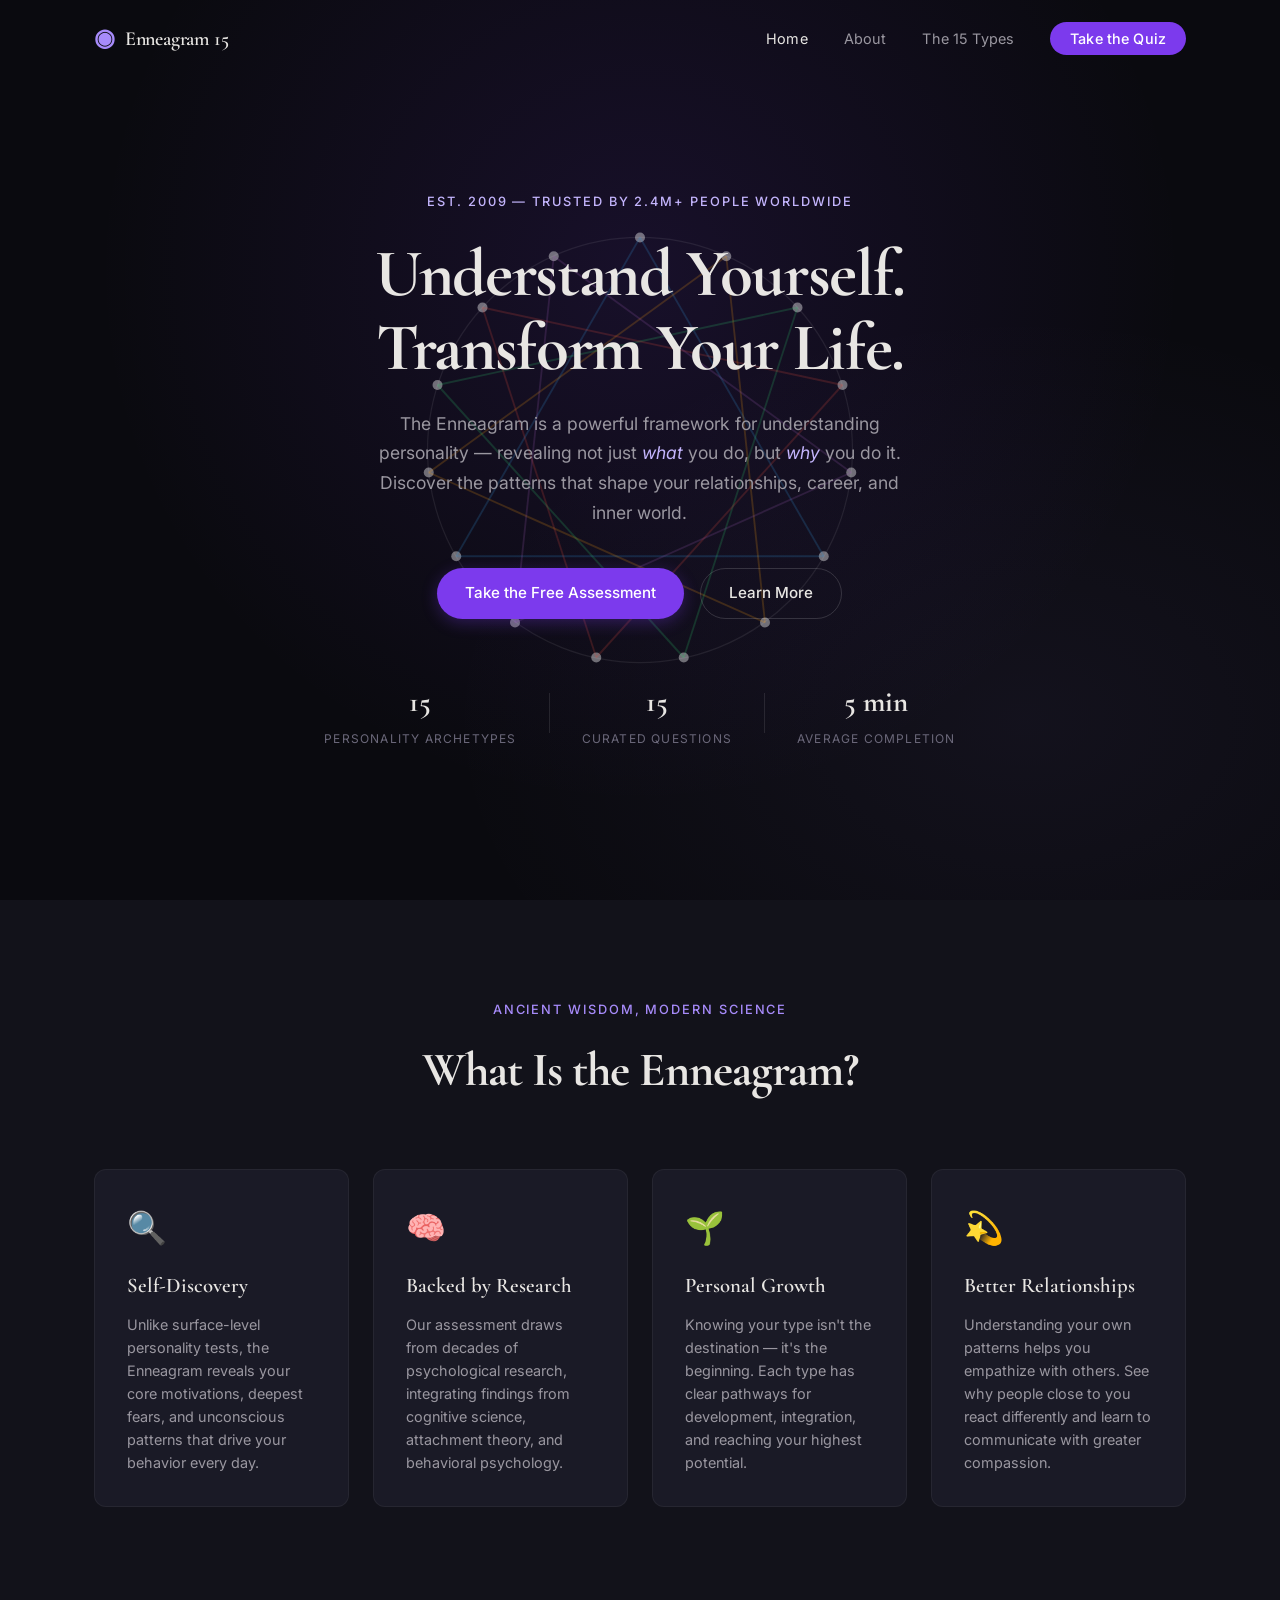
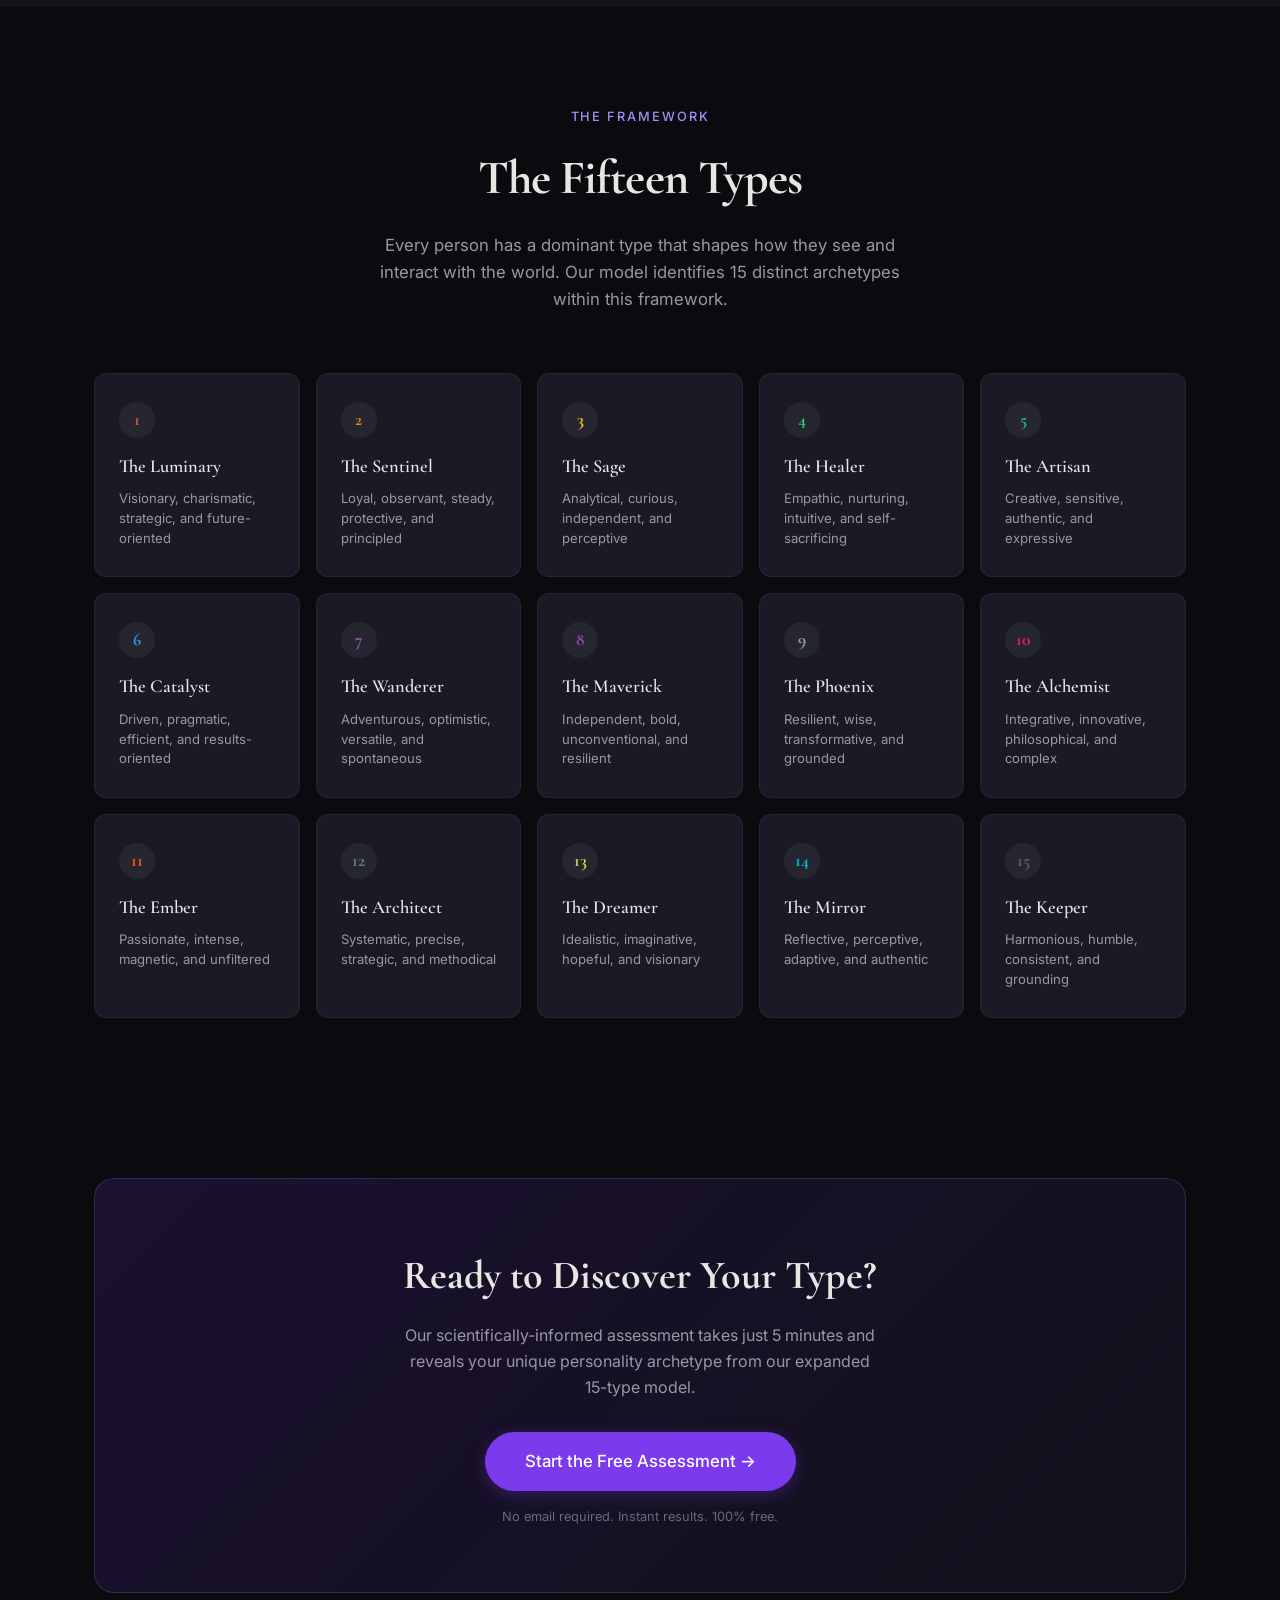
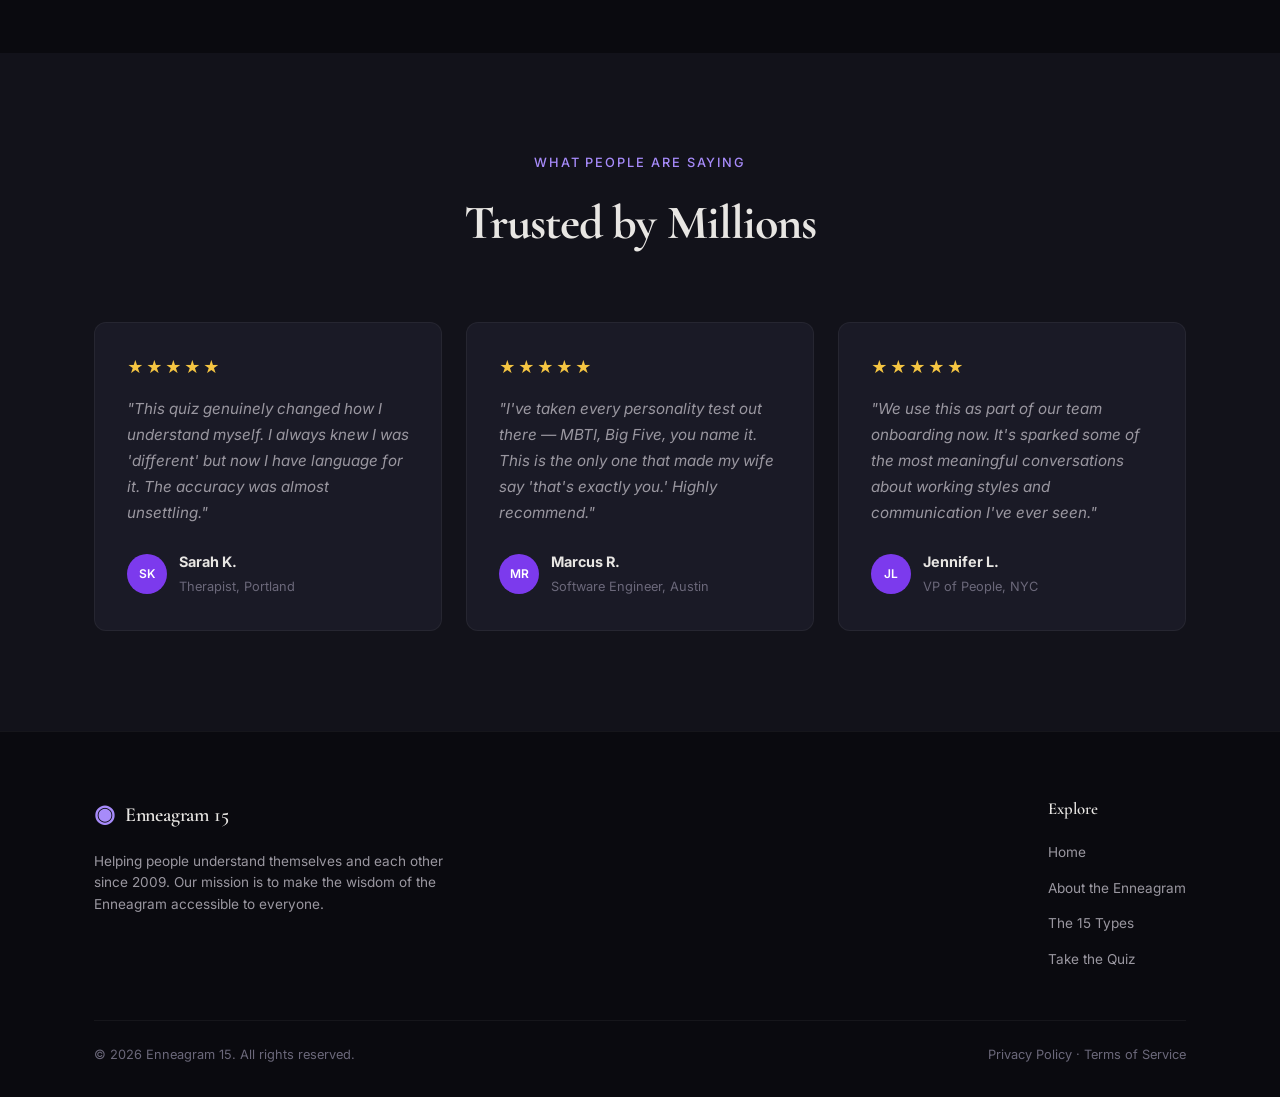
==== index.html @ 656eae6e "Remove Resources and Connect footer sections, add Privacy Policy and Terms of Service pages, and fix" ====
<!DOCTYPE html>
<html lang="en">
<head>
  <meta charset="UTF-8">
  <meta name="viewport" content="width=device-width, initial-scale=1.0">
  <title>Enneagram 15 — Discover Your True Self</title>
  <link rel="stylesheet" href="styles.css">
  <link rel="preconnect" href="https://fonts.googleapis.com">
  <link href="https://fonts.googleapis.com/css2?family=Cormorant+Garamond:ital,wght@0,400;0,600;0,700;1,400&family=Inter:wght@300;400;500;600&display=swap" rel="stylesheet">
</head>
<body>
  <!-- Navigation -->
  <nav class="navbar">
    <div class="nav-container">
      <a href="index.html" class="nav-logo">
        <div class="logo-symbol">◉</div>
        <span>Enneagram 15</span>
      </a>
      <ul class="nav-links">
        <li><a href="index.html" class="active">Home</a></li>
        <li><a href="#about">About</a></li>
        <li><a href="#types">The 15 Types</a></li>
        <li><a href="quiz.html" class="nav-cta">Take the Quiz</a></li>
      </ul>
      <button class="nav-toggle" aria-label="Toggle menu">
        <span></span><span></span><span></span>
      </button>
    </div>
  </nav>

  <!-- Hero Section -->
  <header class="hero">
    <div class="hero-bg">
      <div class="enneagram-symbol">
        <svg viewBox="0 0 400 400" class="enneagram-svg">
          <circle cx="200" cy="200" r="170" fill="none" stroke="rgba(255,255,255,0.08)" stroke-width="1"/>
          <!-- 15 points evenly spaced on the circle -->
          <circle cx="200" cy="30" r="4" fill="rgba(255,255,255,0.4)"/>
          <circle cx="269" cy="45" r="4" fill="rgba(255,255,255,0.4)"/>
          <circle cx="326" cy="86" r="4" fill="rgba(255,255,255,0.4)"/>
          <circle cx="362" cy="148" r="4" fill="rgba(255,255,255,0.4)"/>
          <circle cx="369" cy="218" r="4" fill="rgba(255,255,255,0.4)"/>
          <circle cx="347" cy="285" r="4" fill="rgba(255,255,255,0.4)"/>
          <circle cx="300" cy="338" r="4" fill="rgba(255,255,255,0.4)"/>
          <circle cx="235" cy="366" r="4" fill="rgba(255,255,255,0.4)"/>
          <circle cx="165" cy="366" r="4" fill="rgba(255,255,255,0.4)"/>
          <circle cx="100" cy="338" r="4" fill="rgba(255,255,255,0.4)"/>
          <circle cx="53" cy="285" r="4" fill="rgba(255,255,255,0.4)"/>
          <circle cx="31" cy="218" r="4" fill="rgba(255,255,255,0.4)"/>
          <circle cx="38" cy="148" r="4" fill="rgba(255,255,255,0.4)"/>
          <circle cx="74" cy="86" r="4" fill="rgba(255,255,255,0.4)"/>
          <circle cx="131" cy="45" r="4" fill="rgba(255,255,255,0.4)"/>
          <!-- Blue triangle: points 1-6-11 -->
          <line x1="200" y1="30" x2="347" y2="285" stroke="rgba(52,152,219,0.2)" stroke-width="1.5"/>
          <line x1="347" y1="285" x2="53" y2="285" stroke="rgba(52,152,219,0.2)" stroke-width="1.5"/>
          <line x1="53" y1="285" x2="200" y2="30" stroke="rgba(52,152,219,0.2)" stroke-width="1.5"/>
          <!-- Orange triangle: points 2-7-12 -->
          <line x1="269" y1="45" x2="300" y2="338" stroke="rgba(243,156,18,0.2)" stroke-width="1.5"/>
          <line x1="300" y1="338" x2="31" y2="218" stroke="rgba(243,156,18,0.2)" stroke-width="1.5"/>
          <line x1="31" y1="218" x2="269" y2="45" stroke="rgba(243,156,18,0.2)" stroke-width="1.5"/>
          <!-- Green triangle: points 3-8-13 -->
          <line x1="326" y1="86" x2="235" y2="366" stroke="rgba(46,204,113,0.2)" stroke-width="1.5"/>
          <line x1="235" y1="366" x2="38" y2="148" stroke="rgba(46,204,113,0.2)" stroke-width="1.5"/>
          <line x1="38" y1="148" x2="326" y2="86" stroke="rgba(46,204,113,0.2)" stroke-width="1.5"/>
          <!-- Pink triangle: points 4-9-14 -->
          <line x1="362" y1="148" x2="165" y2="366" stroke="rgba(231,76,60,0.2)" stroke-width="1.5"/>
          <line x1="165" y1="366" x2="74" y2="86" stroke="rgba(231,76,60,0.2)" stroke-width="1.5"/>
          <line x1="74" y1="86" x2="362" y2="148" stroke="rgba(231,76,60,0.2)" stroke-width="1.5"/>
          <!-- Purple triangle: points 5-10-15 -->
          <line x1="369" y1="218" x2="100" y2="338" stroke="rgba(155,89,182,0.2)" stroke-width="1.5"/>
          <line x1="100" y1="338" x2="131" y2="45" stroke="rgba(155,89,182,0.2)" stroke-width="1.5"/>
          <line x1="131" y1="45" x2="369" y2="218" stroke="rgba(155,89,182,0.2)" stroke-width="1.5"/>
        </svg>
      </div>
    </div>
    <div class="hero-content">
      <p class="hero-eyebrow">Est. 2009 &mdash; Trusted by 2.4M+ people worldwide</p>
      <h1>Understand Yourself.<br>Transform Your Life.</h1>
      <p class="hero-sub">The Enneagram is a powerful framework for understanding personality — revealing not just <em>what</em> you do, but <em>why</em> you do it. Discover the patterns that shape your relationships, career, and inner world.</p>
      <div class="hero-actions">
        <a href="quiz.html" class="btn btn-primary">Take the Free Assessment</a>
        <a href="#about" class="btn btn-secondary">Learn More</a>
      </div>
      <div class="hero-stats">
        <div class="stat">
          <span class="stat-num">15</span>
          <span class="stat-label">Personality Archetypes</span>
        </div>
        <div class="stat-divider"></div>
        <div class="stat">
          <span class="stat-num">15</span>
          <span class="stat-label">Curated Questions</span>
        </div>
        <div class="stat-divider"></div>
        <div class="stat">
          <span class="stat-num">5 min</span>
          <span class="stat-label">Average Completion</span>
        </div>
      </div>
    </div>
  </header>

  <!-- About Section -->
  <section id="about" class="section about-section">
    <div class="container">
      <div class="section-header">
        <p class="section-eyebrow">Ancient Wisdom, Modern Science</p>
        <h2>What Is the Enneagram?</h2>
      </div>
      <div class="about-grid">
        <div class="about-card">
          <div class="about-icon">🔍</div>
          <h3>Self-Discovery</h3>
          <p>Unlike surface-level personality tests, the Enneagram reveals your core motivations, deepest fears, and unconscious patterns that drive your behavior every day.</p>
        </div>
        <div class="about-card">
          <div class="about-icon">🧠</div>
          <h3>Backed by Research</h3>
          <p>Our assessment draws from decades of psychological research, integrating findings from cognitive science, attachment theory, and behavioral psychology.</p>
        </div>
        <div class="about-card">
          <div class="about-icon">🌱</div>
          <h3>Personal Growth</h3>
          <p>Knowing your type isn't the destination — it's the beginning. Each type has clear pathways for development, integration, and reaching your highest potential.</p>
        </div>
        <div class="about-card">
          <div class="about-icon">💫</div>
          <h3>Better Relationships</h3>
          <p>Understanding your own patterns helps you empathize with others. See why people close to you react differently and learn to communicate with greater compassion.</p>
        </div>
      </div>
    </div>
  </section>

  <!-- Types Overview -->
  <section id="types" class="section types-section">
    <div class="container">
      <div class="section-header">
        <p class="section-eyebrow">The Framework</p>
        <h2>The Fifteen Types</h2>
        <p class="section-desc">Every person has a dominant type that shapes how they see and interact with the world. Our model identifies 15 distinct archetypes within this framework.</p>
      </div>
      <div class="types-grid">
        <div class="type-card" style="--accent: #E74C3C">
          <span class="type-num">1</span>
          <h4>The Luminary</h4>
          <p>Visionary, charismatic, strategic, and future-oriented</p>
        </div>
        <div class="type-card" style="--accent: #E67E22">
          <span class="type-num">2</span>
          <h4>The Sentinel</h4>
          <p>Loyal, observant, steady, protective, and principled</p>
        </div>
        <div class="type-card" style="--accent: #F1C40F">
          <span class="type-num">3</span>
          <h4>The Sage</h4>
          <p>Analytical, curious, independent, and perceptive</p>
        </div>
        <div class="type-card" style="--accent: #2ECC71">
          <span class="type-num">4</span>
          <h4>The Healer</h4>
          <p>Empathic, nurturing, intuitive, and self-sacrificing</p>
        </div>
        <div class="type-card" style="--accent: #1ABC9C">
          <span class="type-num">5</span>
          <h4>The Artisan</h4>
          <p>Creative, sensitive, authentic, and expressive</p>
        </div>
        <div class="type-card" style="--accent: #3498DB">
          <span class="type-num">6</span>
          <h4>The Catalyst</h4>
          <p>Driven, pragmatic, efficient, and results-oriented</p>
        </div>
        <div class="type-card" style="--accent: #9B59B6">
          <span class="type-num">7</span>
          <h4>The Wanderer</h4>
          <p>Adventurous, optimistic, versatile, and spontaneous</p>
        </div>
        <div class="type-card" style="--accent: #8E44AD">
          <span class="type-num">8</span>
          <h4>The Maverick</h4>
          <p>Independent, bold, unconventional, and resilient</p>
        </div>
        <div class="type-card" style="--accent: #95A5A6">
          <span class="type-num">9</span>
          <h4>The Phoenix</h4>
          <p>Resilient, wise, transformative, and grounded</p>
        </div>
        <div class="type-card" style="--accent: #E91E63">
          <span class="type-num">10</span>
          <h4>The Alchemist</h4>
          <p>Integrative, innovative, philosophical, and complex</p>
        </div>
        <div class="type-card" style="--accent: #FF5722">
          <span class="type-num">11</span>
          <h4>The Ember</h4>
          <p>Passionate, intense, magnetic, and unfiltered</p>
        </div>
        <div class="type-card" style="--accent: #607D8B">
          <span class="type-num">12</span>
          <h4>The Architect</h4>
          <p>Systematic, precise, strategic, and methodical</p>
        </div>
        <div class="type-card" style="--accent: #CDDC39">
          <span class="type-num">13</span>
          <h4>The Dreamer</h4>
          <p>Idealistic, imaginative, hopeful, and visionary</p>
        </div>
        <div class="type-card" style="--accent: #00BCD4">
          <span class="type-num">14</span>
          <h4>The Mirror</h4>
          <p>Reflective, perceptive, adaptive, and authentic</p>
        </div>
        <div class="type-card" style="--accent: #795548">
          <span class="type-num">15</span>
          <h4>The Keeper</h4>
          <p>Harmonious, humble, consistent, and grounding</p>
        </div>
      </div>
    </div>
  </section>

  <!-- CTA Section -->
  <section class="section cta-section">
    <div class="container">
      <div class="cta-box">
        <h2>Ready to Discover Your Type?</h2>
        <p>Our scientifically-informed assessment takes just 5 minutes and reveals your unique personality archetype from our expanded 15-type model.</p>
        <a href="quiz.html" class="btn btn-primary btn-lg">Start the Free Assessment →</a>
        <p class="cta-note">No email required. Instant results. 100% free.</p>
      </div>
    </div>
  </section>

  <!-- Testimonials -->
  <section class="section testimonials-section">
    <div class="container">
      <div class="section-header">
        <p class="section-eyebrow">What People Are Saying</p>
        <h2>Trusted by Millions</h2>
      </div>
      <div class="testimonials-grid">
        <div class="testimonial-card">
          <div class="testimonial-stars">★★★★★</div>
          <p>"This quiz genuinely changed how I understand myself. I always knew I was 'different' but now I have language for it. The accuracy was almost unsettling."</p>
          <div class="testimonial-author">
            <div class="author-avatar">SK</div>
            <div>
              <strong>Sarah K.</strong>
              <span>Therapist, Portland</span>
            </div>
          </div>
        </div>
        <div class="testimonial-card">
          <div class="testimonial-stars">★★★★★</div>
          <p>"I've taken every personality test out there — MBTI, Big Five, you name it. This is the only one that made my wife say 'that's exactly you.' Highly recommend."</p>
          <div class="testimonial-author">
            <div class="author-avatar">MR</div>
            <div>
              <strong>Marcus R.</strong>
              <span>Software Engineer, Austin</span>
            </div>
          </div>
        </div>
        <div class="testimonial-card">
          <div class="testimonial-stars">★★★★★</div>
          <p>"We use this as part of our team onboarding now. It's sparked some of the most meaningful conversations about working styles and communication I've ever seen."</p>
          <div class="testimonial-author">
            <div class="author-avatar">JL</div>
            <div>
              <strong>Jennifer L.</strong>
              <span>VP of People, NYC</span>
            </div>
          </div>
        </div>
      </div>
    </div>
  </section>

  <!-- Footer -->
  <footer class="footer">
    <div class="container">
      <div class="footer-grid">
        <div class="footer-brand">
          <div class="nav-logo">
            <div class="logo-symbol">◉</div>
            <span>Enneagram 15</span>
          </div>
          <p>Helping people understand themselves and each other since 2009. Our mission is to make the wisdom of the Enneagram accessible to everyone.</p>
        </div>
        <div class="footer-links">
          <h4>Explore</h4>
          <ul>
            <li><a href="index.html">Home</a></li>
            <li><a href="#about">About the Enneagram</a></li>
            <li><a href="#types">The 15 Types</a></li>
            <li><a href="quiz.html">Take the Quiz</a></li>
          </ul>
        </div>
      </div>
      <div class="footer-bottom">
        <p>&copy; 2026 Enneagram 15. All rights reserved.</p>
        <p><a href="privacy.html">Privacy Policy</a> · <a href="terms.html">Terms of Service</a></p>
      </div>
    </div>
  </footer>

  <script>
    // Mobile nav toggle
    const toggle = document.querySelector('.nav-toggle');
    const navLinks = document.querySelector('.nav-links');
    toggle.addEventListener('click', () => {
      navLinks.classList.toggle('open');
      toggle.classList.toggle('active');
    });

    // Navbar scroll effect
    window.addEventListener('scroll', () => {
      const nav = document.querySelector('.navbar');
      nav.classList.toggle('scrolled', window.scrollY > 50);
    });

    // Smooth scroll for anchor links
    document.querySelectorAll('a[href^="#"]').forEach(a => {
      a.addEventListener('click', e => {
        e.preventDefault();
        const target = document.querySelector(a.getAttribute('href'));
        if (target) {
          target.scrollIntoView({ behavior: 'smooth', block: 'start' });
          navLinks.classList.remove('open');
          toggle.classList.remove('active');
        }
      });
    });
  </script>
</body>
</html>
---- styles.css ----
/* ============================================
   CSS Variables & Reset
   ============================================ */
:root {
  --bg: #0a0a0f;
  --bg-surface: #12121a;
  --bg-card: #1a1a26;
  --bg-card-hover: #22223a;
  --text: #e8e6e3;
  --text-muted: #9a97a0;
  --text-dim: #6b687a;
  --accent: #a78bfa;
  --accent-light: #c4b5fd;
  --accent-dark: #7c3aed;
  --accent-glow: rgba(167, 139, 250, 0.15);
  --gold: #f5c542;
  --success: #34d399;
  --font-display: 'Cormorant Garamond', Georgia, serif;
  --font-body: 'Inter', -apple-system, sans-serif;
  --radius: 12px;
  --radius-sm: 8px;
  --radius-lg: 20px;
  --shadow: 0 4px 24px rgba(0,0,0,0.3);
  --shadow-lg: 0 12px 48px rgba(0,0,0,0.4);
  --transition: 0.3s cubic-bezier(0.4, 0, 0.2, 1);
}

*, *::before, *::after {
  margin: 0;
  padding: 0;
  box-sizing: border-box;
}

html {
  scroll-behavior: smooth;
  -webkit-font-smoothing: antialiased;
}

body {
  font-family: var(--font-body);
  background: var(--bg);
  color: var(--text);
  line-height: 1.6;
  overflow-x: hidden;
}

a {
  color: var(--accent-light);
  text-decoration: none;
  transition: color var(--transition);
}
a:hover { color: var(--accent); }

img { max-width: 100%; display: block; }

.container {
  max-width: 1140px;
  margin: 0 auto;
  padding: 0 24px;
}

/* ============================================
   Navigation
   ============================================ */
.navbar {
  position: fixed;
  top: 0;
  left: 0;
  right: 0;
  z-index: 1000;
  padding: 20px 0;
  transition: all var(--transition);
}

.navbar.scrolled {
  background: rgba(10, 10, 15, 0.92);
  backdrop-filter: blur(20px);
  -webkit-backdrop-filter: blur(20px);
  padding: 12px 0;
  border-bottom: 1px solid rgba(255,255,255,0.05);
}

.nav-container {
  max-width: 1140px;
  margin: 0 auto;
  padding: 0 24px;
  display: flex;
  align-items: center;
  justify-content: space-between;
}

.nav-logo {
  display: flex;
  align-items: center;
  gap: 10px;
  color: var(--text);
  font-family: var(--font-display);
  font-size: 1.25rem;
  font-weight: 600;
  letter-spacing: -0.01em;
}

.logo-symbol {
  font-size: 1.5rem;
  color: var(--accent);
}

.nav-links {
  display: flex;
  align-items: center;
  gap: 36px;
  list-style: none;
}

.nav-links a {
  color: var(--text-muted);
  font-size: 0.9rem;
  font-weight: 400;
  letter-spacing: 0.01em;
  transition: color var(--transition);
}

.nav-links a:hover,
.nav-links a.active {
  color: var(--text);
}

.nav-cta {
  background: var(--accent-dark);
  color: white !important;
  padding: 8px 20px;
  border-radius: 100px;
  font-weight: 500 !important;
  transition: all var(--transition) !important;
}

.nav-cta:hover {
  background: var(--accent);
  color: var(--bg) !important;
  transform: translateY(-1px);
}

.nav-toggle {
  display: none;
  flex-direction: column;
  gap: 5px;
  background: none;
  border: none;
  cursor: pointer;
  padding: 4px;
}

.nav-toggle span {
  display: block;
  width: 24px;
  height: 2px;
  background: var(--text);
  transition: all var(--transition);
}

.nav-toggle.active span:nth-child(1) { transform: rotate(45deg) translate(5px, 5px); }
.nav-toggle.active span:nth-child(2) { opacity: 0; }
.nav-toggle.active span:nth-child(3) { transform: rotate(-45deg) translate(5px, -5px); }

@media (max-width: 768px) {
  .nav-toggle { display: flex; }
  .nav-links {
    position: fixed;
    top: 0;
    right: -100%;
    width: 280px;
    height: 100vh;
    background: var(--bg-surface);
    flex-direction: column;
    padding: 80px 32px 32px;
    gap: 24px;
    transition: right var(--transition);
    border-left: 1px solid rgba(255,255,255,0.05);
  }
  .nav-links.open { right: 0; }
  .nav-cta { text-align: center; display: block; }
}

/* ============================================
   Buttons
   ============================================ */
.btn {
  display: inline-flex;
  align-items: center;
  justify-content: center;
  padding: 12px 28px;
  border-radius: 100px;
  font-family: var(--font-body);
  font-size: 0.95rem;
  font-weight: 500;
  cursor: pointer;
  border: none;
  transition: all var(--transition);
  text-decoration: none;
  gap: 8px;
}

.btn-primary {
  background: var(--accent-dark);
  color: white;
  box-shadow: 0 4px 16px rgba(124, 58, 237, 0.3);
}
.btn-primary:hover {
  background: var(--accent);
  color: var(--bg);
  transform: translateY(-2px);
  box-shadow: 0 8px 32px rgba(124, 58, 237, 0.4);
}

.btn-secondary {
  background: transparent;
  color: var(--text);
  border: 1px solid rgba(255,255,255,0.15);
}
.btn-secondary:hover {
  border-color: var(--accent);
  color: var(--accent-light);
  background: var(--accent-glow);
}

.btn-ghost {
  background: transparent;
  color: var(--text-muted);
  padding: 12px 20px;
}
.btn-ghost:hover { color: var(--text); }
.btn-ghost:disabled { opacity: 0.3; cursor: not-allowed; }
.btn-ghost:disabled:hover { color: var(--text-muted); }

.btn-lg {
  padding: 16px 40px;
  font-size: 1.05rem;
}

/* ============================================
   Hero Section
   ============================================ */
.hero {
  position: relative;
  min-height: 100vh;
  display: flex;
  align-items: center;
  justify-content: center;
  text-align: center;
  overflow: hidden;
  padding: 120px 24px 80px;
}

.hero-bg {
  position: absolute;
  inset: 0;
  background: radial-gradient(ellipse at 50% 30%, rgba(124, 58, 237, 0.12) 0%, transparent 60%),
              radial-gradient(ellipse at 80% 80%, rgba(167, 139, 250, 0.06) 0%, transparent 40%),
              var(--bg);
}

.enneagram-symbol {
  position: absolute;
  top: 50%;
  left: 50%;
  transform: translate(-50%, -50%);
  width: min(500px, 80vw);
  height: min(500px, 80vw);
  animation: rotate-slow 120s linear infinite;
}

@keyframes rotate-slow {
  to { transform: translate(-50%, -50%) rotate(360deg); }
}

.hero-content {
  position: relative;
  z-index: 1;
  max-width: 720px;
}

.hero-eyebrow {
  font-size: 0.8rem;
  letter-spacing: 0.15em;
  text-transform: uppercase;
  color: var(--accent-light);
  margin-bottom: 24px;
  font-weight: 500;
}

.hero h1 {
  font-family: var(--font-display);
  font-size: clamp(2.5rem, 6vw, 4.2rem);
  font-weight: 700;
  line-height: 1.1;
  margin-bottom: 24px;
  letter-spacing: -0.02em;
}

.hero-sub {
  font-size: 1.1rem;
  color: var(--text-muted);
  line-height: 1.7;
  margin-bottom: 40px;
  max-width: 560px;
  margin-left: auto;
  margin-right: auto;
}

.hero-sub em {
  color: var(--accent-light);
  font-style: italic;
}

.hero-actions {
  display: flex;
  gap: 16px;
  justify-content: center;
  flex-wrap: wrap;
  margin-bottom: 60px;
}

.hero-stats {
  display: flex;
  align-items: center;
  justify-content: center;
  gap: 32px;
  flex-wrap: wrap;
}

.stat {
  display: flex;
  flex-direction: column;
  gap: 4px;
}

.stat-num {
  font-family: var(--font-display);
  font-size: 1.8rem;
  font-weight: 700;
  color: var(--text);
}

.stat-label {
  font-size: 0.75rem;
  color: var(--text-dim);
  text-transform: uppercase;
  letter-spacing: 0.1em;
}

.stat-divider {
  width: 1px;
  height: 40px;
  background: rgba(255,255,255,0.1);
}

/* ============================================
   Sections (General)
   ============================================ */
.section {
  padding: 100px 0;
}

.section-header {
  text-align: center;
  margin-bottom: 60px;
}

.section-eyebrow {
  font-size: 0.8rem;
  letter-spacing: 0.15em;
  text-transform: uppercase;
  color: var(--accent);
  margin-bottom: 12px;
  font-weight: 500;
}

.section-header h2 {
  font-family: var(--font-display);
  font-size: clamp(2rem, 4vw, 3rem);
  font-weight: 700;
  letter-spacing: -0.02em;
  margin-bottom: 16px;
}

.section-desc {
  color: var(--text-muted);
  max-width: 560px;
  margin: 0 auto;
  font-size: 1.05rem;
}

/* ============================================
   About Section
   ============================================ */
.about-section {
  background: var(--bg-surface);
}

.about-grid {
  display: grid;
  grid-template-columns: repeat(auto-fit, minmax(240px, 1fr));
  gap: 24px;
}

.about-card {
  background: var(--bg-card);
  border: 1px solid rgba(255,255,255,0.05);
  border-radius: var(--radius);
  padding: 32px;
  transition: all var(--transition);
}

.about-card:hover {
  background: var(--bg-card-hover);
  border-color: rgba(167, 139, 250, 0.15);
  transform: translateY(-4px);
}

.about-icon {
  font-size: 2rem;
  margin-bottom: 16px;
}

.about-card h3 {
  font-family: var(--font-display);
  font-size: 1.3rem;
  margin-bottom: 10px;
  font-weight: 600;
}

.about-card p {
  color: var(--text-muted);
  font-size: 0.9rem;
  line-height: 1.6;
}

/* ============================================
   Types Section
   ============================================ */
.types-grid {
  display: grid;
  grid-template-columns: repeat(auto-fit, minmax(200px, 1fr));
  gap: 16px;
}

.type-card {
  background: var(--bg-card);
  border: 1px solid rgba(255,255,255,0.05);
  border-radius: var(--radius);
  padding: 28px 24px;
  transition: all var(--transition);
  position: relative;
  overflow: hidden;
}

.type-card::before {
  content: '';
  position: absolute;
  top: 0;
  left: 0;
  right: 0;
  height: 3px;
  background: var(--accent, var(--accent-dark));
  opacity: 0;
  transition: opacity var(--transition);
}

.type-card:hover {
  background: var(--bg-card-hover);
  transform: translateY(-4px);
  border-color: rgba(255,255,255,0.1);
}

.type-card:hover::before {
  opacity: 1;
}

.type-num {
  display: inline-flex;
  align-items: center;
  justify-content: center;
  width: 36px;
  height: 36px;
  border-radius: 50%;
  background: rgba(255,255,255,0.05);
  color: var(--accent, var(--accent-light));
  font-family: var(--font-display);
  font-size: 1.1rem;
  font-weight: 700;
  margin-bottom: 14px;
}

.type-card h4 {
  font-family: var(--font-display);
  font-size: 1.15rem;
  margin-bottom: 8px;
  font-weight: 600;
}

.type-card p {
  color: var(--text-muted);
  font-size: 0.82rem;
  line-height: 1.5;
}

/* ============================================
   CTA Section
   ============================================ */
.cta-section {
  padding: 60px 0;
}

.cta-box {
  background: linear-gradient(135deg, rgba(124, 58, 237, 0.15) 0%, rgba(167, 139, 250, 0.05) 100%);
  border: 1px solid rgba(167, 139, 250, 0.2);
  border-radius: var(--radius-lg);
  padding: 64px 48px;
  text-align: center;
}

.cta-box h2 {
  font-family: var(--font-display);
  font-size: clamp(1.8rem, 3.5vw, 2.5rem);
  font-weight: 700;
  margin-bottom: 16px;
}

.cta-box p {
  color: var(--text-muted);
  margin-bottom: 32px;
  max-width: 480px;
  margin-left: auto;
  margin-right: auto;
}

.cta-note {
  font-size: 0.8rem;
  color: var(--text-dim) !important;
  margin-top: 16px !important;
  margin-bottom: 0 !important;
}

/* ============================================
   Testimonials Section
   ============================================ */
.testimonials-section {
  background: var(--bg-surface);
}

.testimonials-grid {
  display: grid;
  grid-template-columns: repeat(auto-fit, minmax(300px, 1fr));
  gap: 24px;
}

.testimonial-card {
  background: var(--bg-card);
  border: 1px solid rgba(255,255,255,0.05);
  border-radius: var(--radius);
  padding: 32px;
}

.testimonial-stars {
  color: var(--gold);
  font-size: 1rem;
  margin-bottom: 16px;
  letter-spacing: 2px;
}

.testimonial-card p {
  color: var(--text-muted);
  font-size: 0.95rem;
  line-height: 1.7;
  margin-bottom: 24px;
  font-style: italic;
}

.testimonial-author {
  display: flex;
  align-items: center;
  gap: 12px;
}

.author-avatar {
  width: 40px;
  height: 40px;
  border-radius: 50%;
  background: var(--accent-dark);
  color: white;
  display: flex;
  align-items: center;
  justify-content: center;
  font-size: 0.75rem;
  font-weight: 600;
}

.testimonial-author strong {
  display: block;
  font-size: 0.9rem;
}

.testimonial-author span {
  font-size: 0.8rem;
  color: var(--text-dim);
}

/* ============================================
   Footer
   ============================================ */
.footer {
  border-top: 1px solid rgba(255,255,255,0.05);
  padding: 64px 0 32px;
}

.footer-grid {
  display: flex;
  justify-content: space-between;
  align-items: flex-start;
  gap: 48px;
  margin-bottom: 48px;
}

.footer-brand {
  max-width: 360px;
}

@media (max-width: 480px) {
  .footer-grid {
    flex-direction: column;
    gap: 32px;
  }
}

.footer-brand p {
  color: var(--text-muted);
  font-size: 0.85rem;
  margin-top: 16px;
  line-height: 1.6;
}

.footer-links h4 {
  font-family: var(--font-display);
  font-size: 1.05rem;
  margin-bottom: 16px;
  font-weight: 600;
}

.footer-links ul {
  list-style: none;
  display: flex;
  flex-direction: column;
  gap: 10px;
}

.footer-links a {
  color: var(--text-muted);
  font-size: 0.85rem;
}
.footer-links a:hover { color: var(--text); }

.footer-bottom {
  border-top: 1px solid rgba(255,255,255,0.05);
  padding-top: 24px;
  display: flex;
  justify-content: space-between;
  flex-wrap: wrap;
  gap: 12px;
}

.footer-bottom p {
  font-size: 0.8rem;
  color: var(--text-dim);
}

.footer-bottom a { color: var(--text-dim); }
.footer-bottom a:hover { color: var(--text-muted); }

/* ============================================
   Quiz Page
   ============================================ */
.quiz-page {
  min-height: 100vh;
  padding-top: 72px;
}

.quiz-screen {
  display: none;
  animation: fadeIn 0.5s ease;
}

.quiz-screen.active {
  display: block;
}

@keyframes fadeIn {
  from { opacity: 0; transform: translateY(12px); }
  to { opacity: 1; transform: translateY(0); }
}

/* Quiz Intro */
.quiz-intro-content {
  max-width: 600px;
  margin: 0 auto;
  text-align: center;
  padding: 80px 24px;
}

.quiz-badge {
  display: inline-block;
  background: var(--accent-glow);
  border: 1px solid rgba(167, 139, 250, 0.2);
  color: var(--accent-light);
  padding: 6px 16px;
  border-radius: 100px;
  font-size: 0.8rem;
  font-weight: 500;
  letter-spacing: 0.05em;
  margin-bottom: 24px;
}

.quiz-intro-content h1 {
  font-family: var(--font-display);
  font-size: clamp(2rem, 5vw, 3rem);
  font-weight: 700;
  margin-bottom: 20px;
  letter-spacing: -0.02em;
}

.quiz-intro-content > p {
  color: var(--text-muted);
  font-size: 1.05rem;
  line-height: 1.7;
  margin-bottom: 32px;
}

.quiz-meta {
  display: flex;
  justify-content: center;
  gap: 32px;
  margin-bottom: 40px;
  flex-wrap: wrap;
}

.meta-item {
  display: flex;
  align-items: center;
  gap: 8px;
  color: var(--text-muted);
  font-size: 0.9rem;
}

.quiz-disclaimer {
  font-size: 0.78rem;
  color: var(--text-dim);
  margin-top: 20px;
}

/* Quiz Progress */
.quiz-progress-bar {
  height: 3px;
  background: rgba(255,255,255,0.05);
  position: sticky;
  top: 72px;
  z-index: 10;
}

.progress-fill {
  height: 100%;
  background: linear-gradient(90deg, var(--accent-dark), var(--accent));
  transition: width 0.4s ease;
  width: 0%;
  border-radius: 0 2px 2px 0;
}

.quiz-progress-text {
  display: flex;
  justify-content: space-between;
  max-width: 680px;
  margin: 0 auto;
  padding: 16px 24px 0;
  font-size: 0.8rem;
  color: var(--text-dim);
}

/* Question Container */
.question-container {
  max-width: 680px;
  margin: 0 auto;
  padding: 40px 24px 20px;
}

.question-text {
  font-family: var(--font-display);
  font-size: clamp(1.4rem, 3vw, 1.9rem);
  font-weight: 600;
  margin-bottom: 32px;
  line-height: 1.3;
  text-align: center;
}

.answers-grid {
  display: flex;
  flex-direction: column;
  gap: 12px;
}

.answer-option {
  background: var(--bg-card);
  border: 1px solid rgba(255,255,255,0.07);
  border-radius: var(--radius);
  padding: 18px 24px;
  cursor: pointer;
  transition: all var(--transition);
  display: flex;
  align-items: center;
  gap: 16px;
  text-align: left;
  font-family: var(--font-body);
  font-size: 0.95rem;
  color: var(--text);
  width: 100%;
}

.answer-option:hover {
  background: var(--bg-card-hover);
  border-color: rgba(167, 139, 250, 0.2);
}

.answer-option.selected {
  background: rgba(124, 58, 237, 0.12);
  border-color: var(--accent);
  color: var(--text);
}

.answer-letter {
  display: flex;
  align-items: center;
  justify-content: center;
  width: 32px;
  height: 32px;
  border-radius: 8px;
  background: rgba(255,255,255,0.05);
  color: var(--text-muted);
  font-size: 0.8rem;
  font-weight: 600;
  flex-shrink: 0;
  transition: all var(--transition);
}

.answer-option.selected .answer-letter {
  background: var(--accent-dark);
  color: white;
}

.answer-option-text {
  flex: 1;
}

/* Quiz Nav */
.quiz-nav {
  display: flex;
  justify-content: space-between;
  max-width: 680px;
  margin: 0 auto;
  padding: 8px 24px 48px;
}

/* Loading Screen */
.loading-content {
  display: flex;
  flex-direction: column;
  align-items: center;
  justify-content: center;
  min-height: calc(100vh - 72px);
  padding: 24px;
  text-align: center;
}

.loading-spinner {
  position: relative;
  width: 80px;
  height: 80px;
  margin-bottom: 32px;
}

.spinner-ring {
  position: absolute;
  inset: 0;
  border: 2px solid transparent;
  border-top-color: var(--accent);
  border-radius: 50%;
  animation: spin 1.2s linear infinite;
}

.spinner-ring:nth-child(2) {
  inset: 8px;
  border-top-color: var(--accent-light);
  animation-duration: 1.8s;
  animation-direction: reverse;
}

.spinner-ring:nth-child(3) {
  inset: 16px;
  border-top-color: var(--accent-dark);
  animation-duration: 2.4s;
}

@keyframes spin {
  to { transform: rotate(360deg); }
}

.loading-content h2 {
  font-family: var(--font-display);
  font-size: 1.8rem;
  margin-bottom: 12px;
}

.loading-step {
  color: var(--text-muted);
  font-size: 0.9rem;
  margin-bottom: 32px;
  min-height: 1.4em;
}

.loading-bar {
  width: 240px;
  height: 4px;
  background: rgba(255,255,255,0.05);
  border-radius: 2px;
  overflow: hidden;
}

.loading-bar-fill {
  height: 100%;
  background: linear-gradient(90deg, var(--accent-dark), var(--accent));
  width: 0%;
  transition: width 0.3s ease;
}

/* Results Screen */
.results-content {
  max-width: 720px;
  margin: 0 auto;
  padding: 60px 24px 80px;
}

.results-header {
  text-align: center;
  margin-bottom: 48px;
}

.results-eyebrow {
  font-size: 0.8rem;
  letter-spacing: 0.15em;
  text-transform: uppercase;
  color: var(--accent);
  margin-bottom: 12px;
  font-weight: 500;
}

.results-header h1 {
  font-family: var(--font-display);
  font-size: clamp(2.2rem, 5vw, 3.2rem);
  font-weight: 700;
  margin-bottom: 16px;
  letter-spacing: -0.02em;
}

.result-type-badge {
  display: inline-block;
  background: var(--accent-glow);
  border: 1px solid rgba(167, 139, 250, 0.2);
  color: var(--accent-light);
  padding: 6px 20px;
  border-radius: 100px;
  font-size: 0.85rem;
  font-weight: 500;
}

.results-body {
  display: flex;
  flex-direction: column;
  gap: 40px;
  margin-bottom: 48px;
}

.result-summary {
  background: var(--bg-card);
  border: 1px solid rgba(255,255,255,0.05);
  border-radius: var(--radius);
  padding: 28px;
  color: var(--text-muted);
  font-size: 1.02rem;
  line-height: 1.8;
}

.result-traits h3,
.result-compat h3,
.result-growth h3 {
  font-family: var(--font-display);
  font-size: 1.3rem;
  margin-bottom: 16px;
  font-weight: 600;
}

.traits-grid {
  display: flex;
  flex-wrap: wrap;
  gap: 10px;
}

.trait-tag {
  background: var(--bg-card);
  border: 1px solid rgba(255,255,255,0.07);
  padding: 8px 18px;
  border-radius: 100px;
  font-size: 0.85rem;
  color: var(--text-muted);
}

.result-details-grid {
  display: grid;
  grid-template-columns: 1fr 1fr;
  gap: 20px;
}

@media (max-width: 540px) {
  .result-details-grid { grid-template-columns: 1fr; }
}

.result-detail-card {
  background: var(--bg-card);
  border: 1px solid rgba(255,255,255,0.05);
  border-radius: var(--radius);
  padding: 24px;
}

.result-detail-card h4 {
  font-family: var(--font-display);
  font-size: 1.1rem;
  margin-bottom: 14px;
  font-weight: 600;
}

.result-detail-card ul {
  list-style: none;
  display: flex;
  flex-direction: column;
  gap: 10px;
}

.result-detail-card li {
  color: var(--text-muted);
  font-size: 0.9rem;
  padding-left: 18px;
  position: relative;
}

.result-detail-card li::before {
  content: '·';
  position: absolute;
  left: 0;
  color: var(--accent);
  font-weight: bold;
  font-size: 1.2rem;
  line-height: 1.3;
}

.result-compat p,
.result-growth p {
  color: var(--text-muted);
  font-size: 0.95rem;
  line-height: 1.7;
}

.results-actions {
  display: flex;
  gap: 16px;
  justify-content: center;
  flex-wrap: wrap;
  margin-bottom: 32px;
}

.results-footer {
  text-align: center;
}

.results-footer p {
  font-size: 0.85rem;
  color: var(--text-dim);
}

/* Share toast */
.share-toast {
  position: fixed;
  bottom: 32px;
  left: 50%;
  transform: translateX(-50%) translateY(20px);
  background: var(--bg-card);
  border: 1px solid rgba(255,255,255,0.1);
  padding: 12px 24px;
  border-radius: var(--radius);
  font-size: 0.9rem;
  color: var(--text);
  opacity: 0;
  transition: all 0.3s ease;
  z-index: 9999;
  pointer-events: none;
}

.share-toast.visible {
  opacity: 1;
  transform: translateX(-50%) translateY(0);
}

/* ============================================
   Legal Pages (Privacy, Terms)
   ============================================ */
.legal-page {
  padding-top: 120px;
  padding-bottom: 80px;
}

.legal-page h1 {
  font-family: var(--font-display);
  font-size: clamp(2rem, 4vw, 2.8rem);
  font-weight: 700;
  margin-bottom: 8px;
  letter-spacing: -0.02em;
}

.legal-updated {
  color: var(--text-dim);
  font-size: 0.85rem;
  margin-bottom: 48px;
}

.legal-page h2 {
  font-family: var(--font-display);
  font-size: 1.3rem;
  font-weight: 600;
  margin-top: 36px;
  margin-bottom: 12px;
}

.legal-page p {
  color: var(--text-muted);
  font-size: 0.95rem;
  line-height: 1.8;
  margin-bottom: 16px;
}

.legal-page a {
  color: var(--accent-light);
}

.legal-page a:hover {
  color: var(--accent);
}
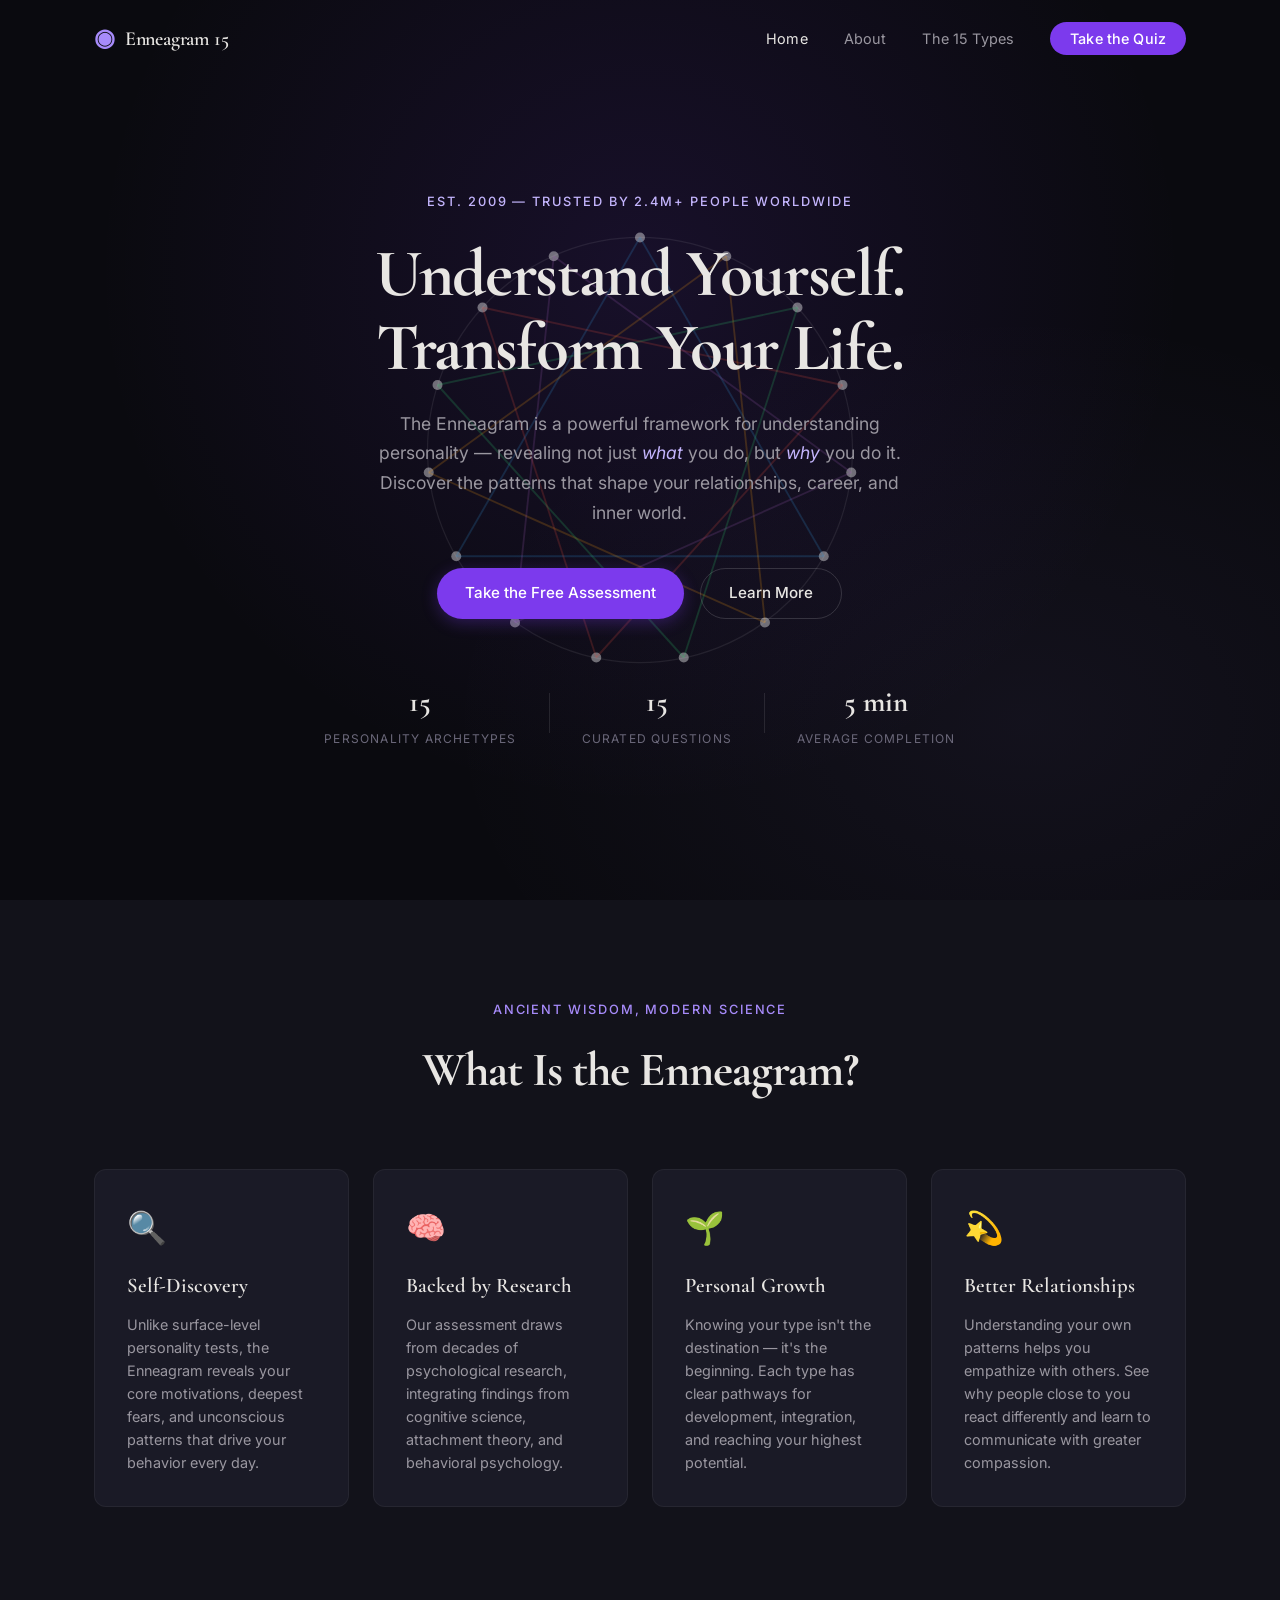
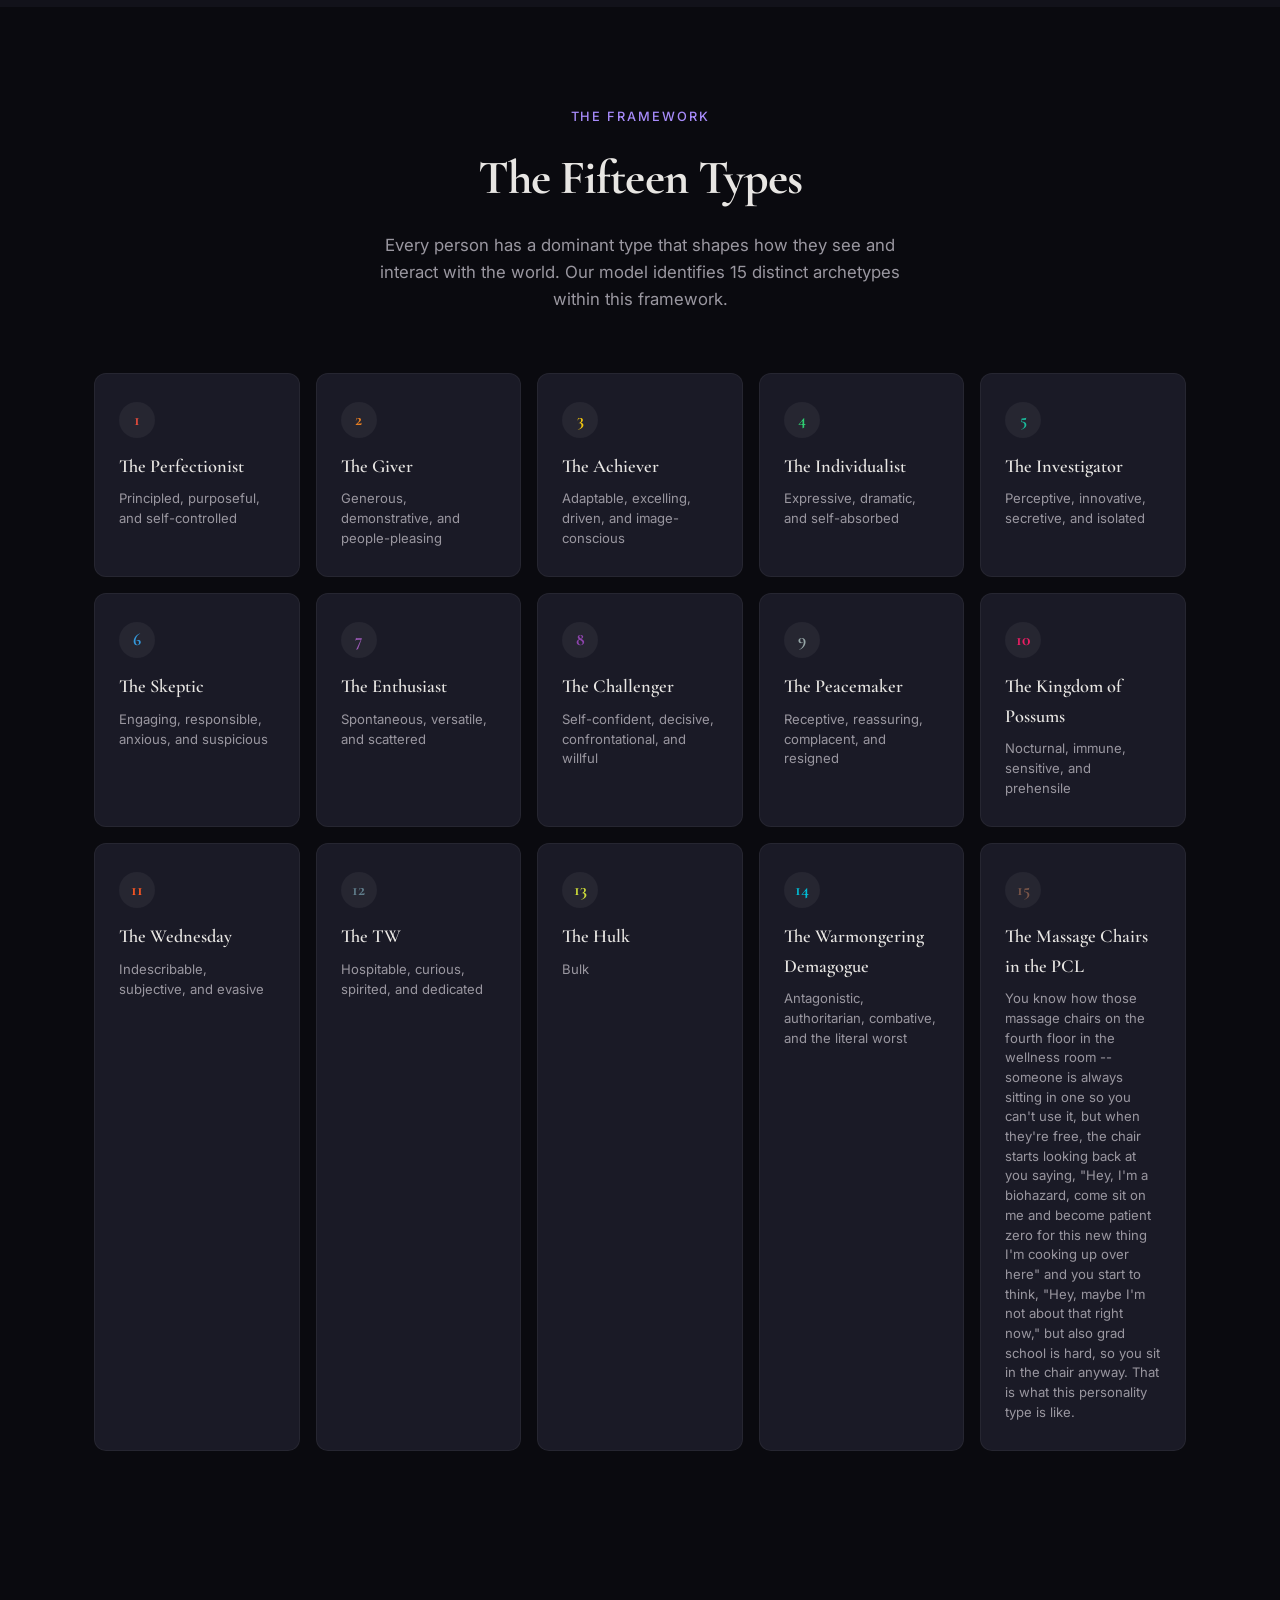
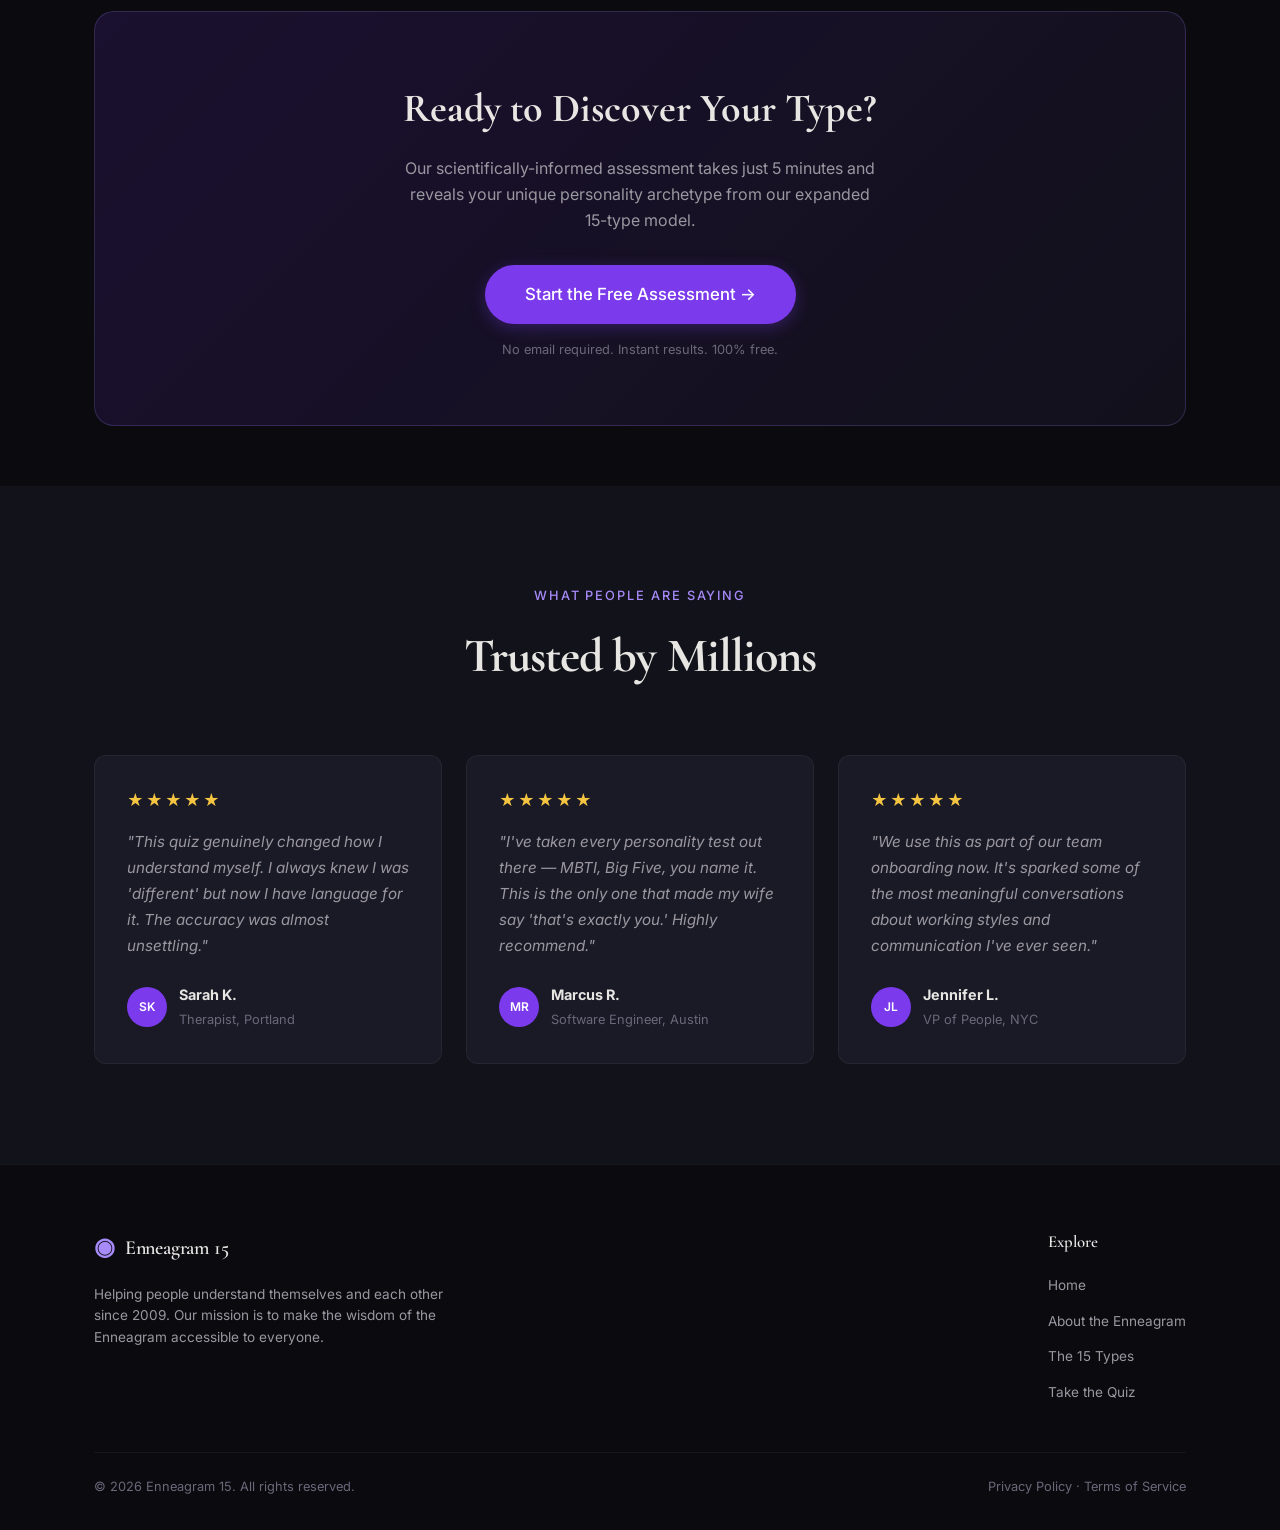
==== commit bd33ef37: "Update all 15 personality type names and descriptions on the homepage Co-Authored-By: Claude Opus 4." ====
--- a/index.html
+++ b/index.html
@@ -143,78 +143,78 @@
       <div class="types-grid">
         <div class="type-card" style="--accent: #E74C3C">
           <span class="type-num">1</span>
-          <h4>The Luminary</h4>
-          <p>Visionary, charismatic, strategic, and future-oriented</p>
+          <h4>The Perfectionist</h4>
+          <p>Principled, purposeful, and self-controlled</p>
         </div>
         <div class="type-card" style="--accent: #E67E22">
           <span class="type-num">2</span>
-          <h4>The Sentinel</h4>
-          <p>Loyal, observant, steady, protective, and principled</p>
+          <h4>The Giver</h4>
+          <p>Generous, demonstrative, and people-pleasing</p>
         </div>
         <div class="type-card" style="--accent: #F1C40F">
           <span class="type-num">3</span>
-          <h4>The Sage</h4>
-          <p>Analytical, curious, independent, and perceptive</p>
+          <h4>The Achiever</h4>
+          <p>Adaptable, excelling, driven, and image-conscious</p>
         </div>
         <div class="type-card" style="--accent: #2ECC71">
           <span class="type-num">4</span>
-          <h4>The Healer</h4>
-          <p>Empathic, nurturing, intuitive, and self-sacrificing</p>
+          <h4>The Individualist</h4>
+          <p>Expressive, dramatic, and self-absorbed</p>
         </div>
         <div class="type-card" style="--accent: #1ABC9C">
           <span class="type-num">5</span>
-          <h4>The Artisan</h4>
-          <p>Creative, sensitive, authentic, and expressive</p>
+          <h4>The Investigator</h4>
+          <p>Perceptive, innovative, secretive, and isolated</p>
         </div>
         <div class="type-card" style="--accent: #3498DB">
           <span class="type-num">6</span>
-          <h4>The Catalyst</h4>
-          <p>Driven, pragmatic, efficient, and results-oriented</p>
+          <h4>The Skeptic</h4>
+          <p>Engaging, responsible, anxious, and suspicious</p>
         </div>
         <div class="type-card" style="--accent: #9B59B6">
           <span class="type-num">7</span>
-          <h4>The Wanderer</h4>
-          <p>Adventurous, optimistic, versatile, and spontaneous</p>
+          <h4>The Enthusiast</h4>
+          <p>Spontaneous, versatile, and scattered</p>
         </div>
         <div class="type-card" style="--accent: #8E44AD">
           <span class="type-num">8</span>
-          <h4>The Maverick</h4>
-          <p>Independent, bold, unconventional, and resilient</p>
+          <h4>The Challenger</h4>
+          <p>Self-confident, decisive, confrontational, and willful</p>
         </div>
         <div class="type-card" style="--accent: #95A5A6">
           <span class="type-num">9</span>
-          <h4>The Phoenix</h4>
-          <p>Resilient, wise, transformative, and grounded</p>
+          <h4>The Peacemaker</h4>
+          <p>Receptive, reassuring, complacent, and resigned</p>
         </div>
         <div class="type-card" style="--accent: #E91E63">
           <span class="type-num">10</span>
-          <h4>The Alchemist</h4>
-          <p>Integrative, innovative, philosophical, and complex</p>
+          <h4>The Kingdom of Possums</h4>
+          <p>Nocturnal, immune, sensitive, and prehensile</p>
         </div>
         <div class="type-card" style="--accent: #FF5722">
           <span class="type-num">11</span>
-          <h4>The Ember</h4>
-          <p>Passionate, intense, magnetic, and unfiltered</p>
+          <h4>The Wednesday</h4>
+          <p>Indescribable, subjective, and evasive</p>
         </div>
         <div class="type-card" style="--accent: #607D8B">
           <span class="type-num">12</span>
-          <h4>The Architect</h4>
-          <p>Systematic, precise, strategic, and methodical</p>
+          <h4>The TW</h4>
+          <p>Hospitable, curious, spirited, and dedicated</p>
         </div>
         <div class="type-card" style="--accent: #CDDC39">
           <span class="type-num">13</span>
-          <h4>The Dreamer</h4>
-          <p>Idealistic, imaginative, hopeful, and visionary</p>
+          <h4>The Hulk</h4>
+          <p>Bulk</p>
         </div>
         <div class="type-card" style="--accent: #00BCD4">
           <span class="type-num">14</span>
-          <h4>The Mirror</h4>
-          <p>Reflective, perceptive, adaptive, and authentic</p>
+          <h4>The Warmongering Demagogue</h4>
+          <p>Antagonistic, authoritarian, combative, and the literal worst</p>
         </div>
         <div class="type-card" style="--accent: #795548">
           <span class="type-num">15</span>
-          <h4>The Keeper</h4>
-          <p>Harmonious, humble, consistent, and grounding</p>
+          <h4>The Massage Chairs in the PCL</h4>
+          <p>You know how those massage chairs on the fourth floor in the wellness room -- someone is always sitting in one so you can't use it, but when they're free, the chair starts looking back at you saying, "Hey, I'm a biohazard, come sit on me and become patient zero for this new thing I'm cooking up over here" and you start to think, "Hey, maybe I'm not about that right now," but also grad school is hard, so you sit in the chair anyway. That is what this personality type is like.</p>
         </div>
       </div>
     </div>
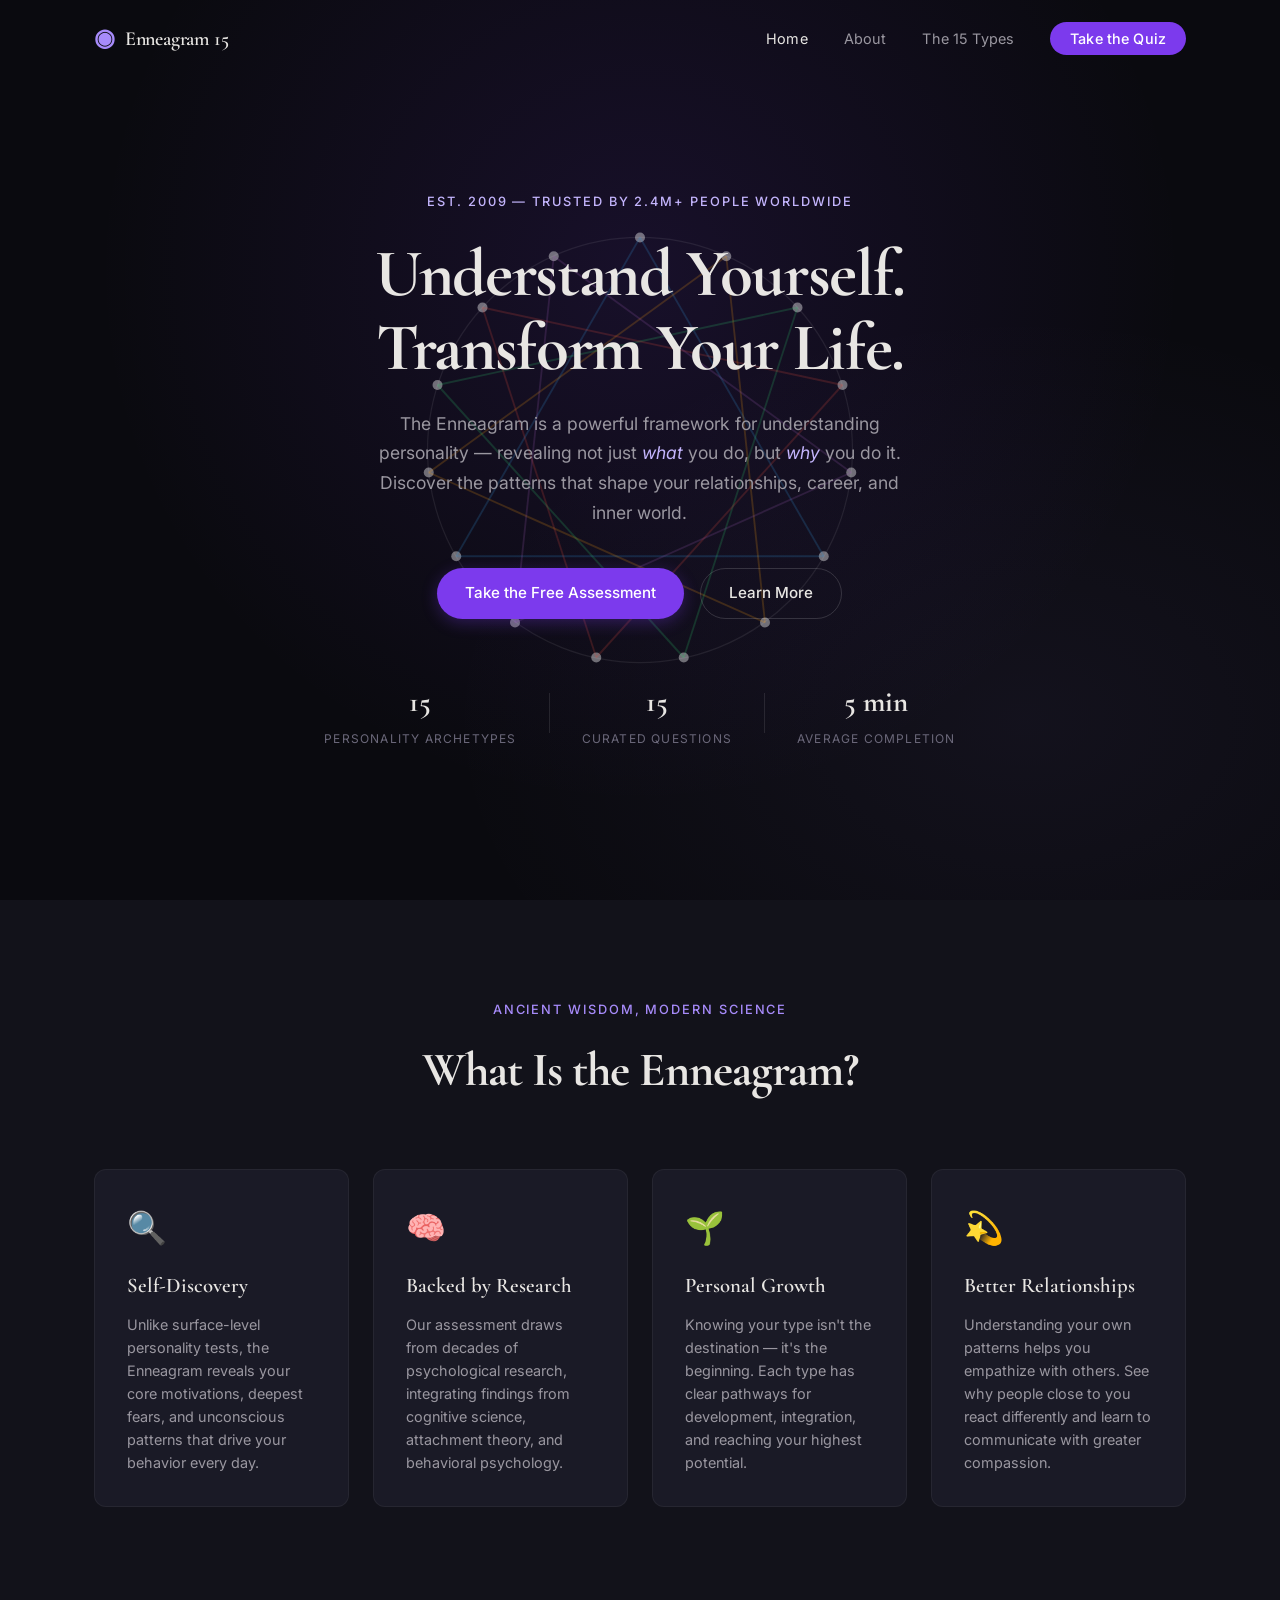
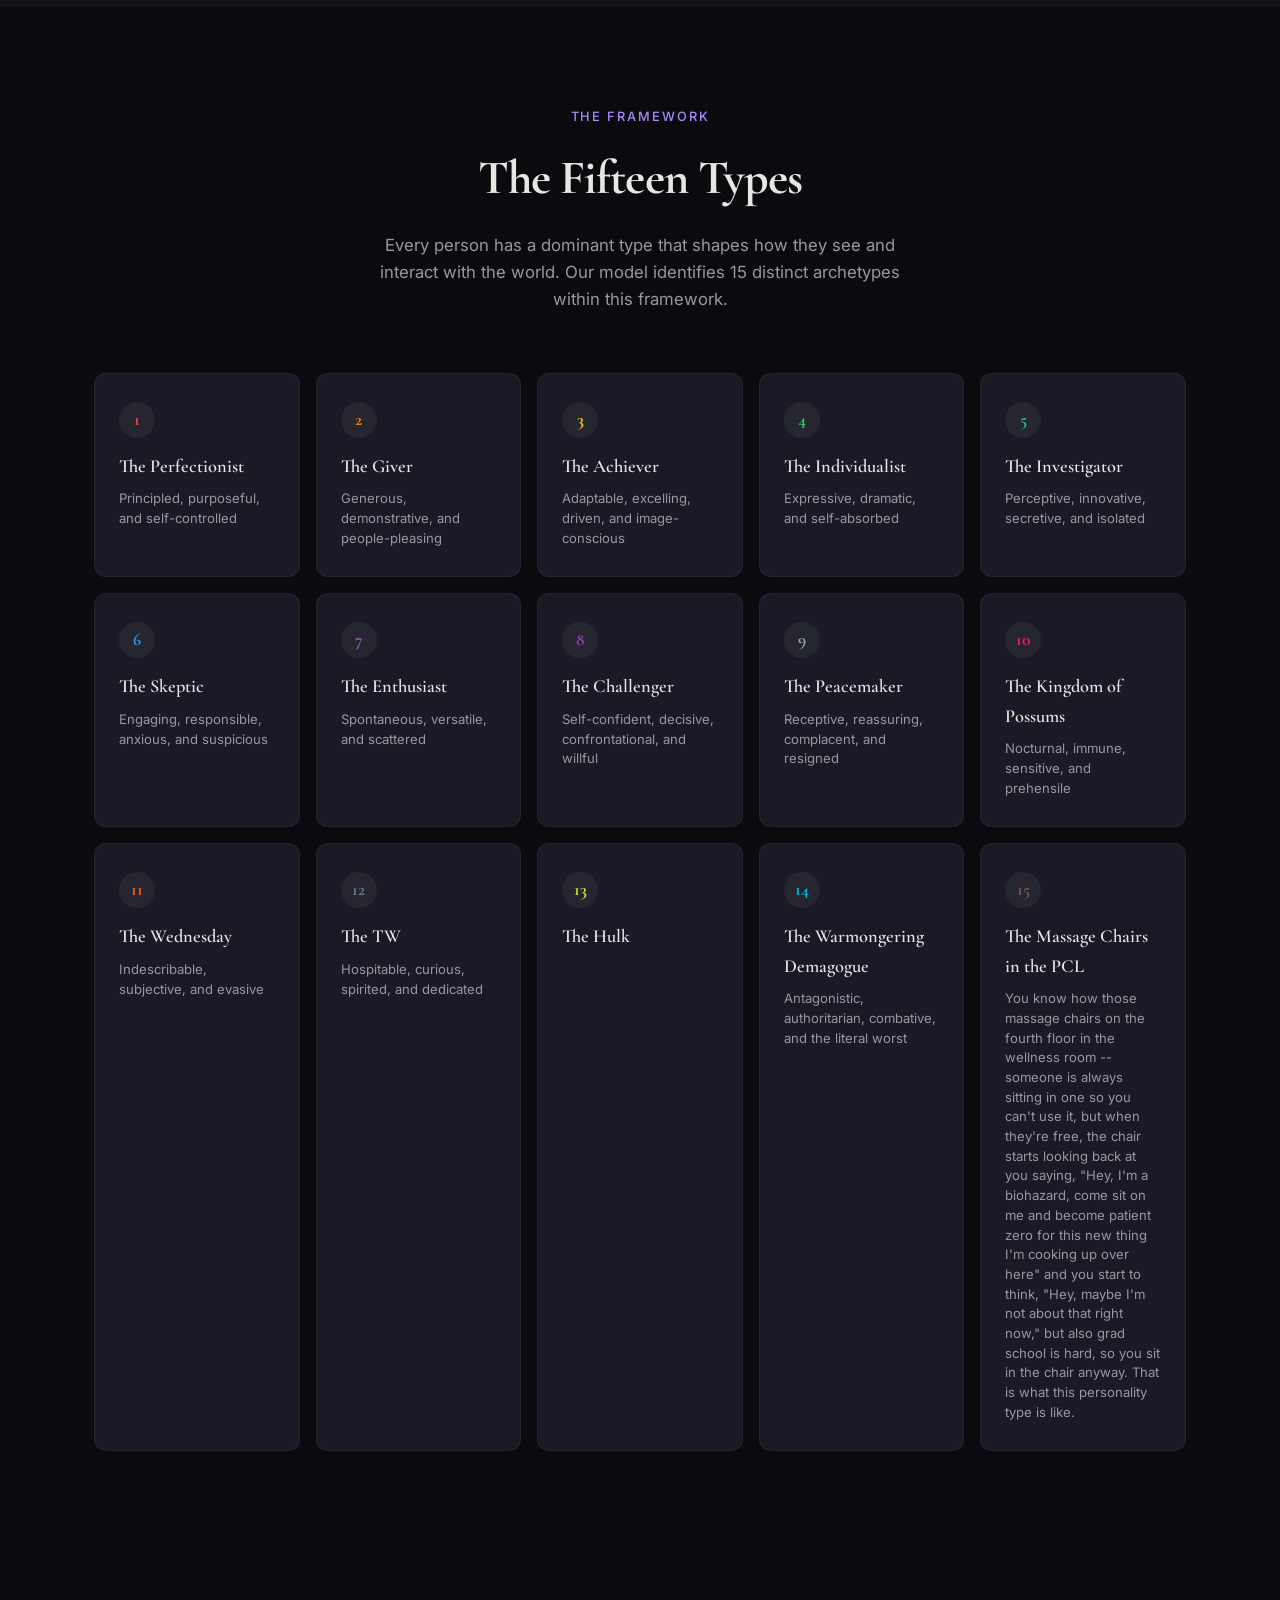
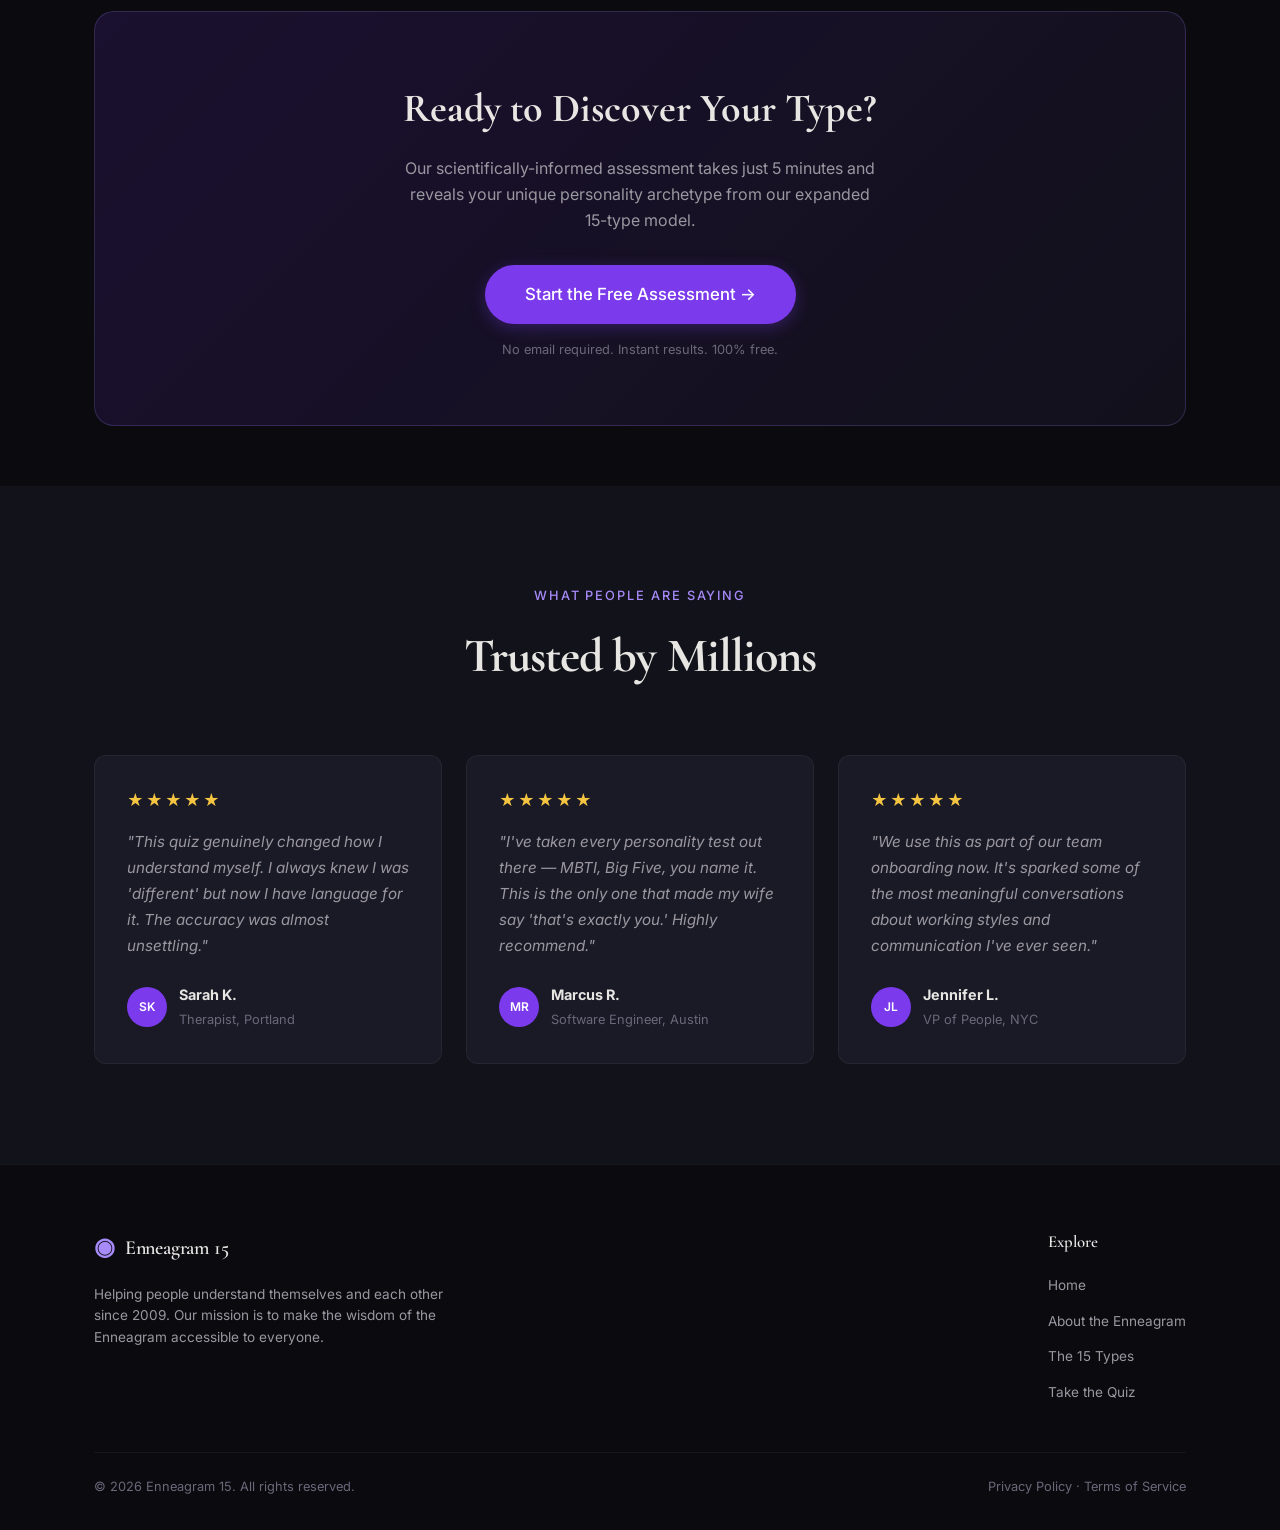
==== commit 28373c2b: "Remove description text under The Hulk type card Co-Authored-By: Claude Opus 4.6 (1M context) <norep" ====
--- a/index.html
+++ b/index.html
@@ -204,7 +204,7 @@
         <div class="type-card" style="--accent: #CDDC39">
           <span class="type-num">13</span>
           <h4>The Hulk</h4>
-          <p>Bulk</p>
+          <p>&nbsp;</p>
         </div>
         <div class="type-card" style="--accent: #00BCD4">
           <span class="type-num">14</span>
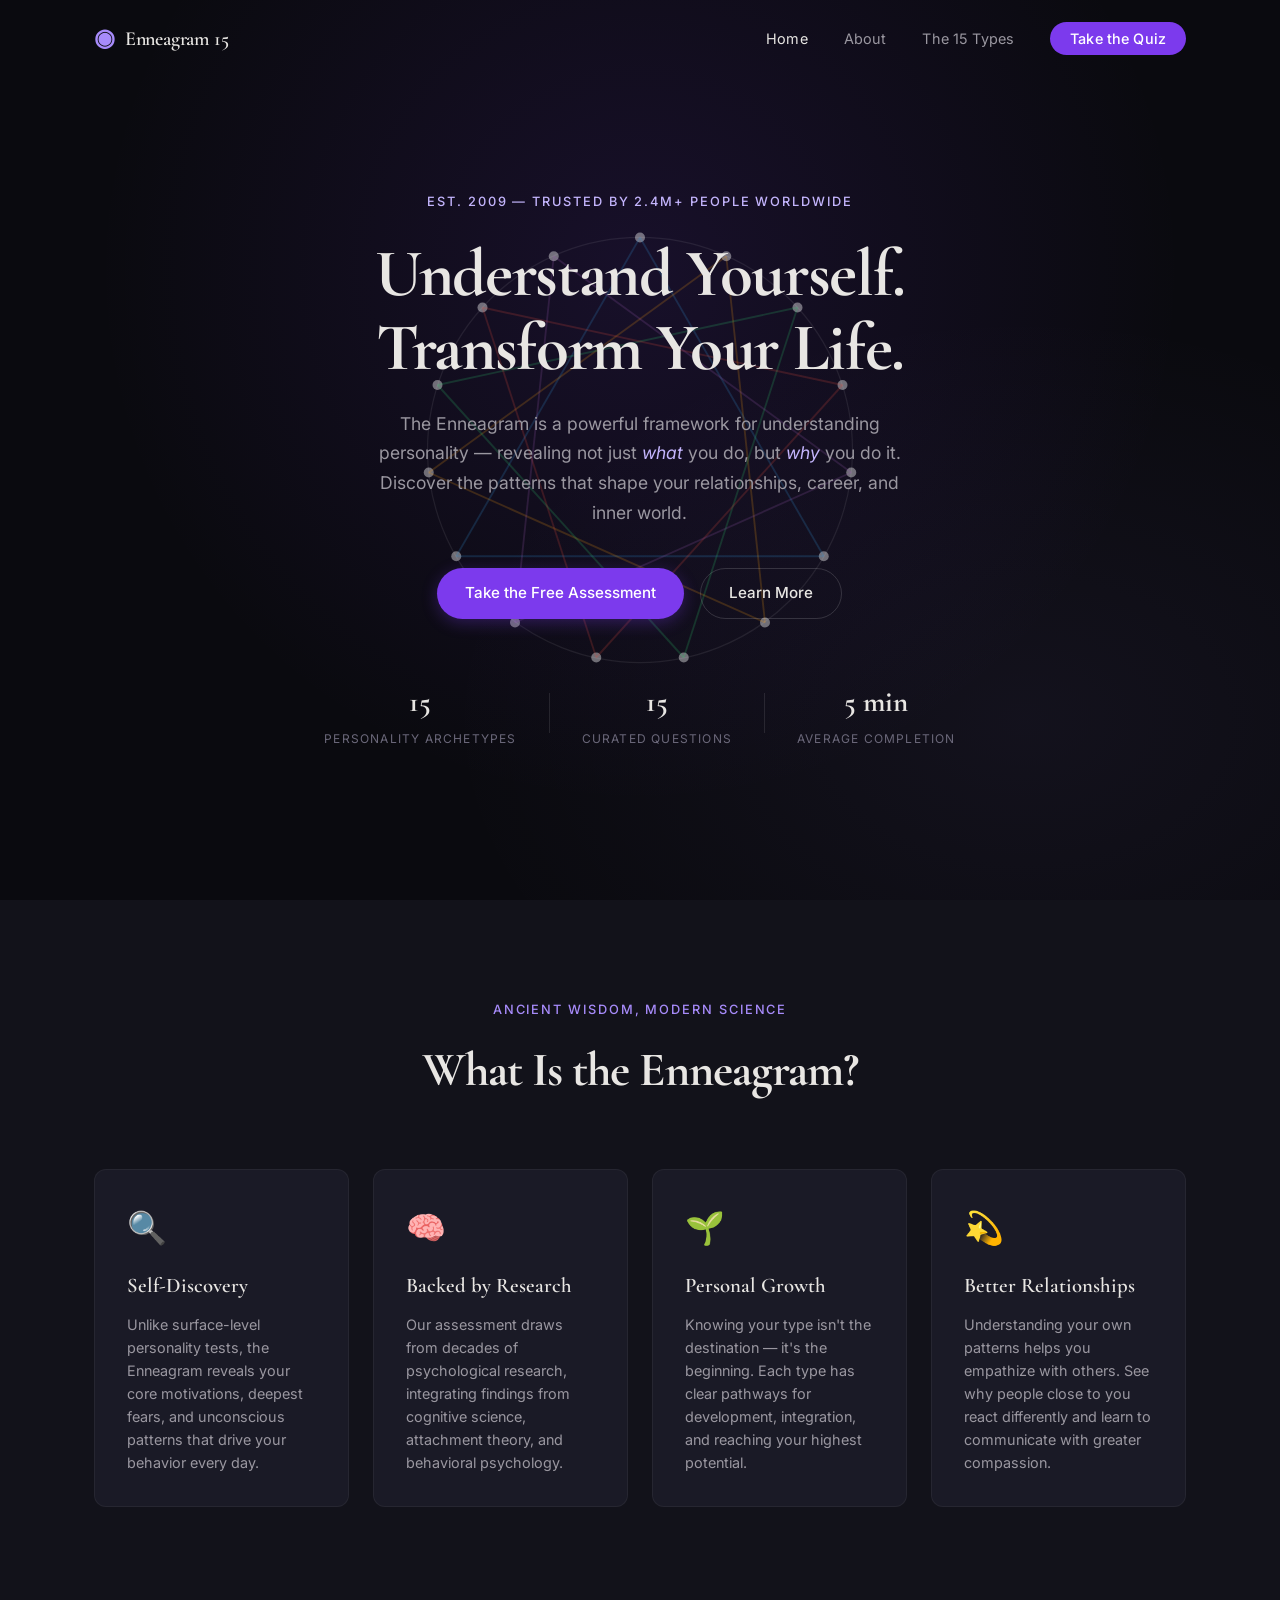
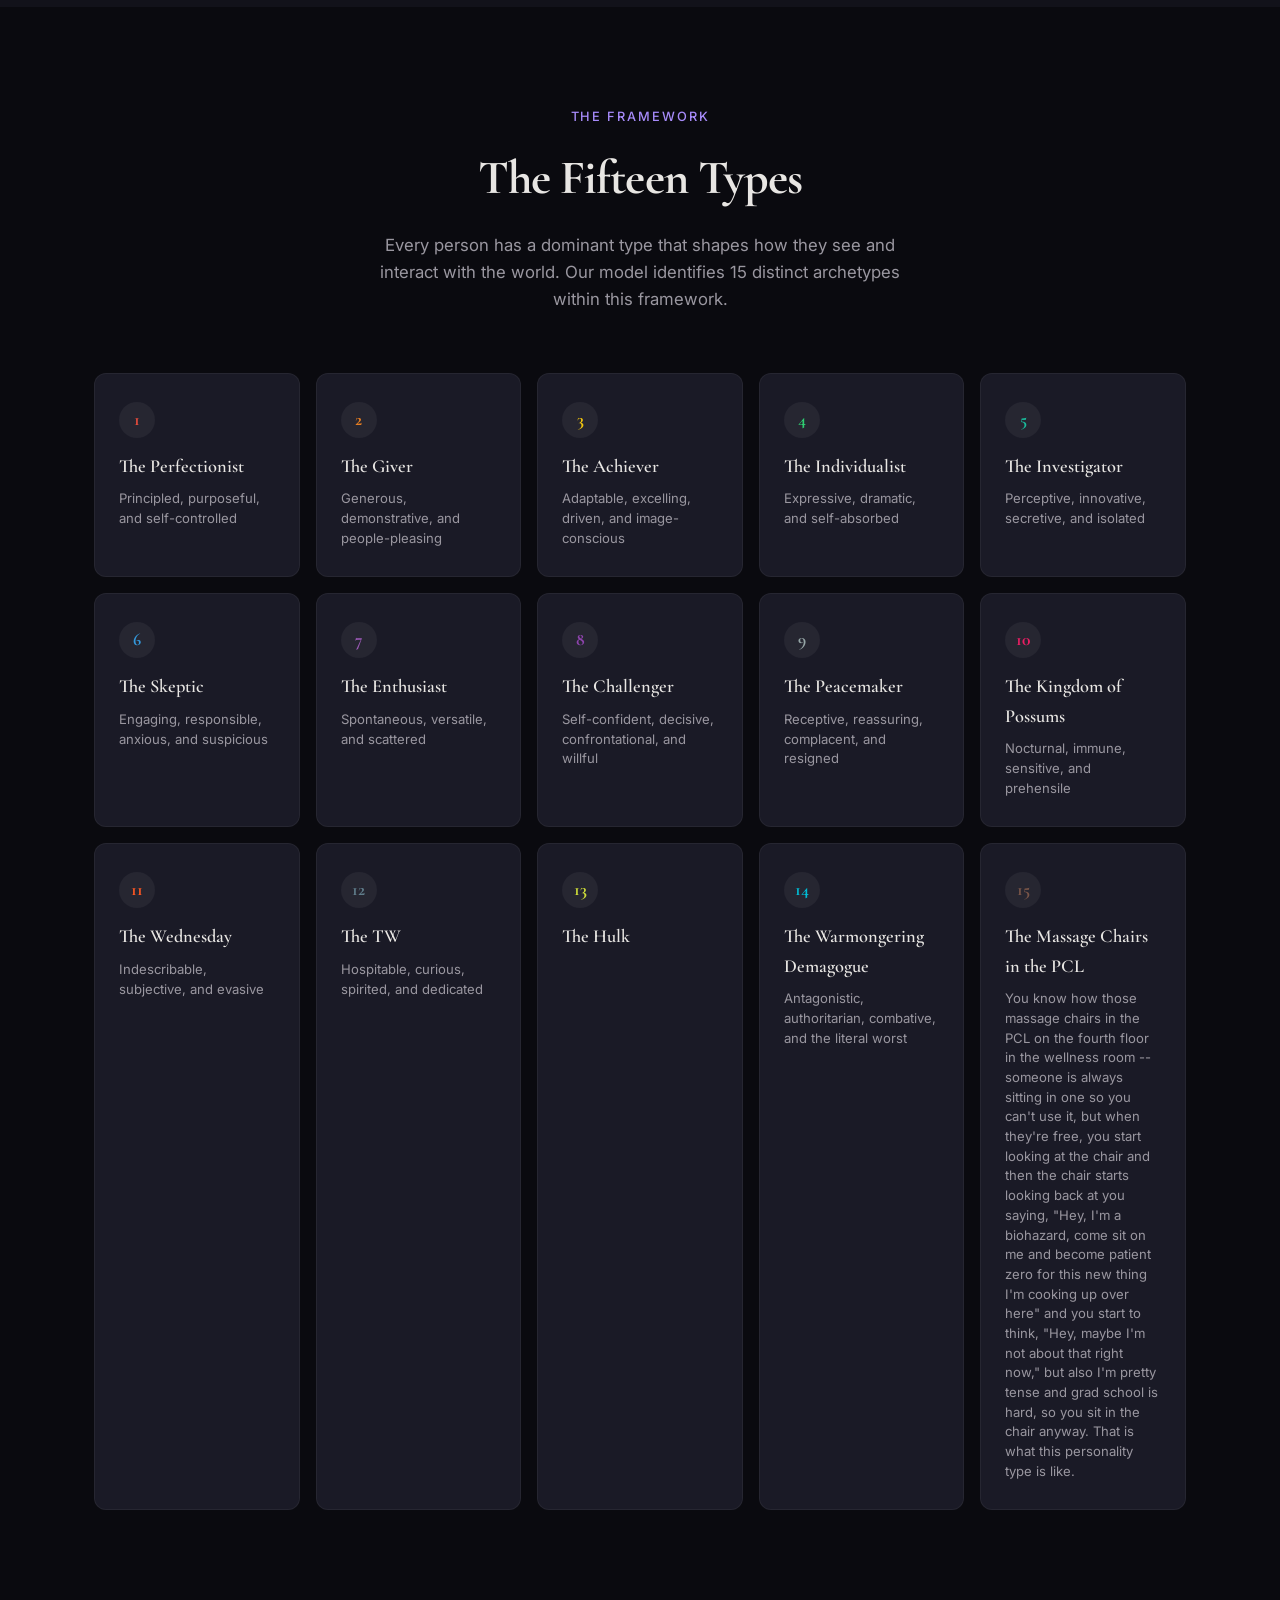
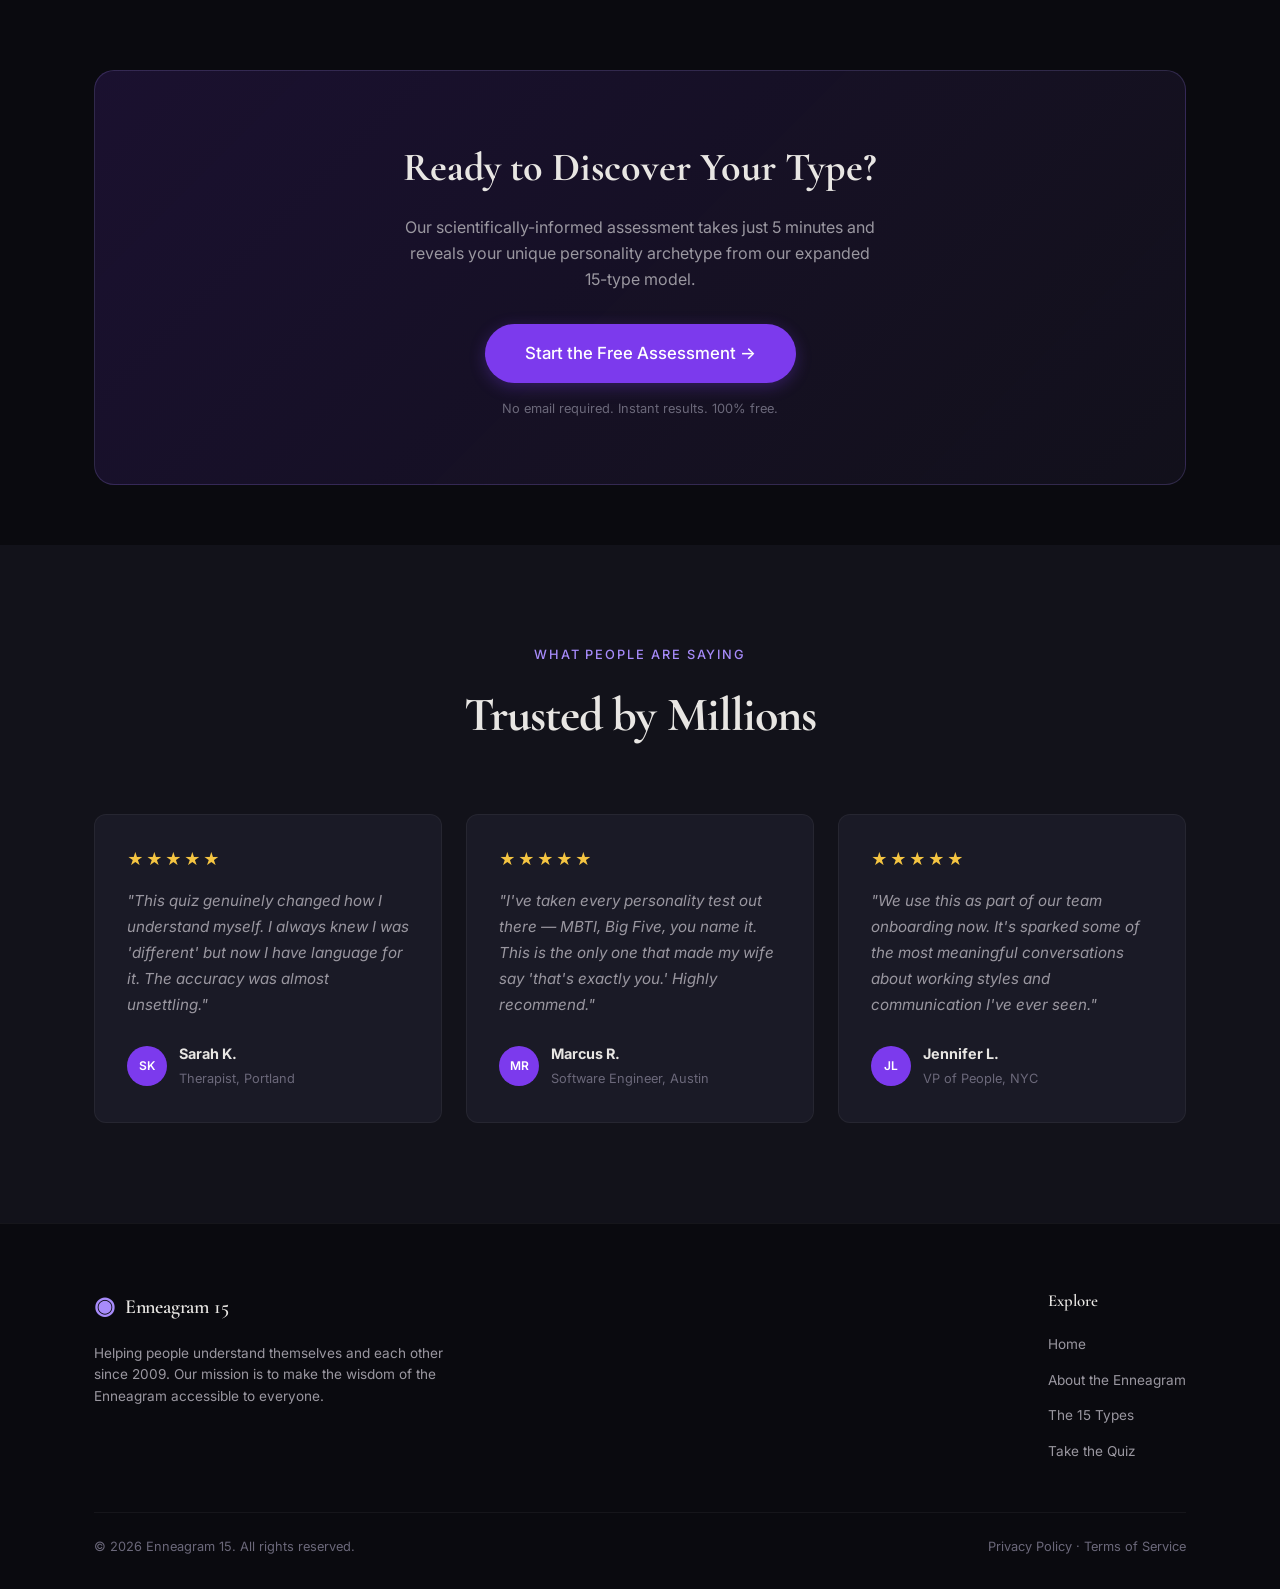
==== commit fd279cb8: "Update massage chairs in the PCL description text Co-Authored-By: Claude Opus 4.6 (1M context) <nore" ====
--- a/index.html
+++ b/index.html
@@ -214,7 +214,7 @@
         <div class="type-card" style="--accent: #795548">
           <span class="type-num">15</span>
           <h4>The Massage Chairs in the PCL</h4>
-          <p>You know how those massage chairs on the fourth floor in the wellness room -- someone is always sitting in one so you can't use it, but when they're free, the chair starts looking back at you saying, "Hey, I'm a biohazard, come sit on me and become patient zero for this new thing I'm cooking up over here" and you start to think, "Hey, maybe I'm not about that right now," but also grad school is hard, so you sit in the chair anyway. That is what this personality type is like.</p>
+          <p>You know how those massage chairs in the PCL on the fourth floor in the wellness room -- someone is always sitting in one so you can't use it, but when they're free, you start looking at the chair and then the chair starts looking back at you saying, "Hey, I'm a biohazard, come sit on me and become patient zero for this new thing I'm cooking up over here" and you start to think, "Hey, maybe I'm not about that right now," but also I'm pretty tense and grad school is hard, so you sit in the chair anyway. That is what this personality type is like.</p>
         </div>
       </div>
     </div>
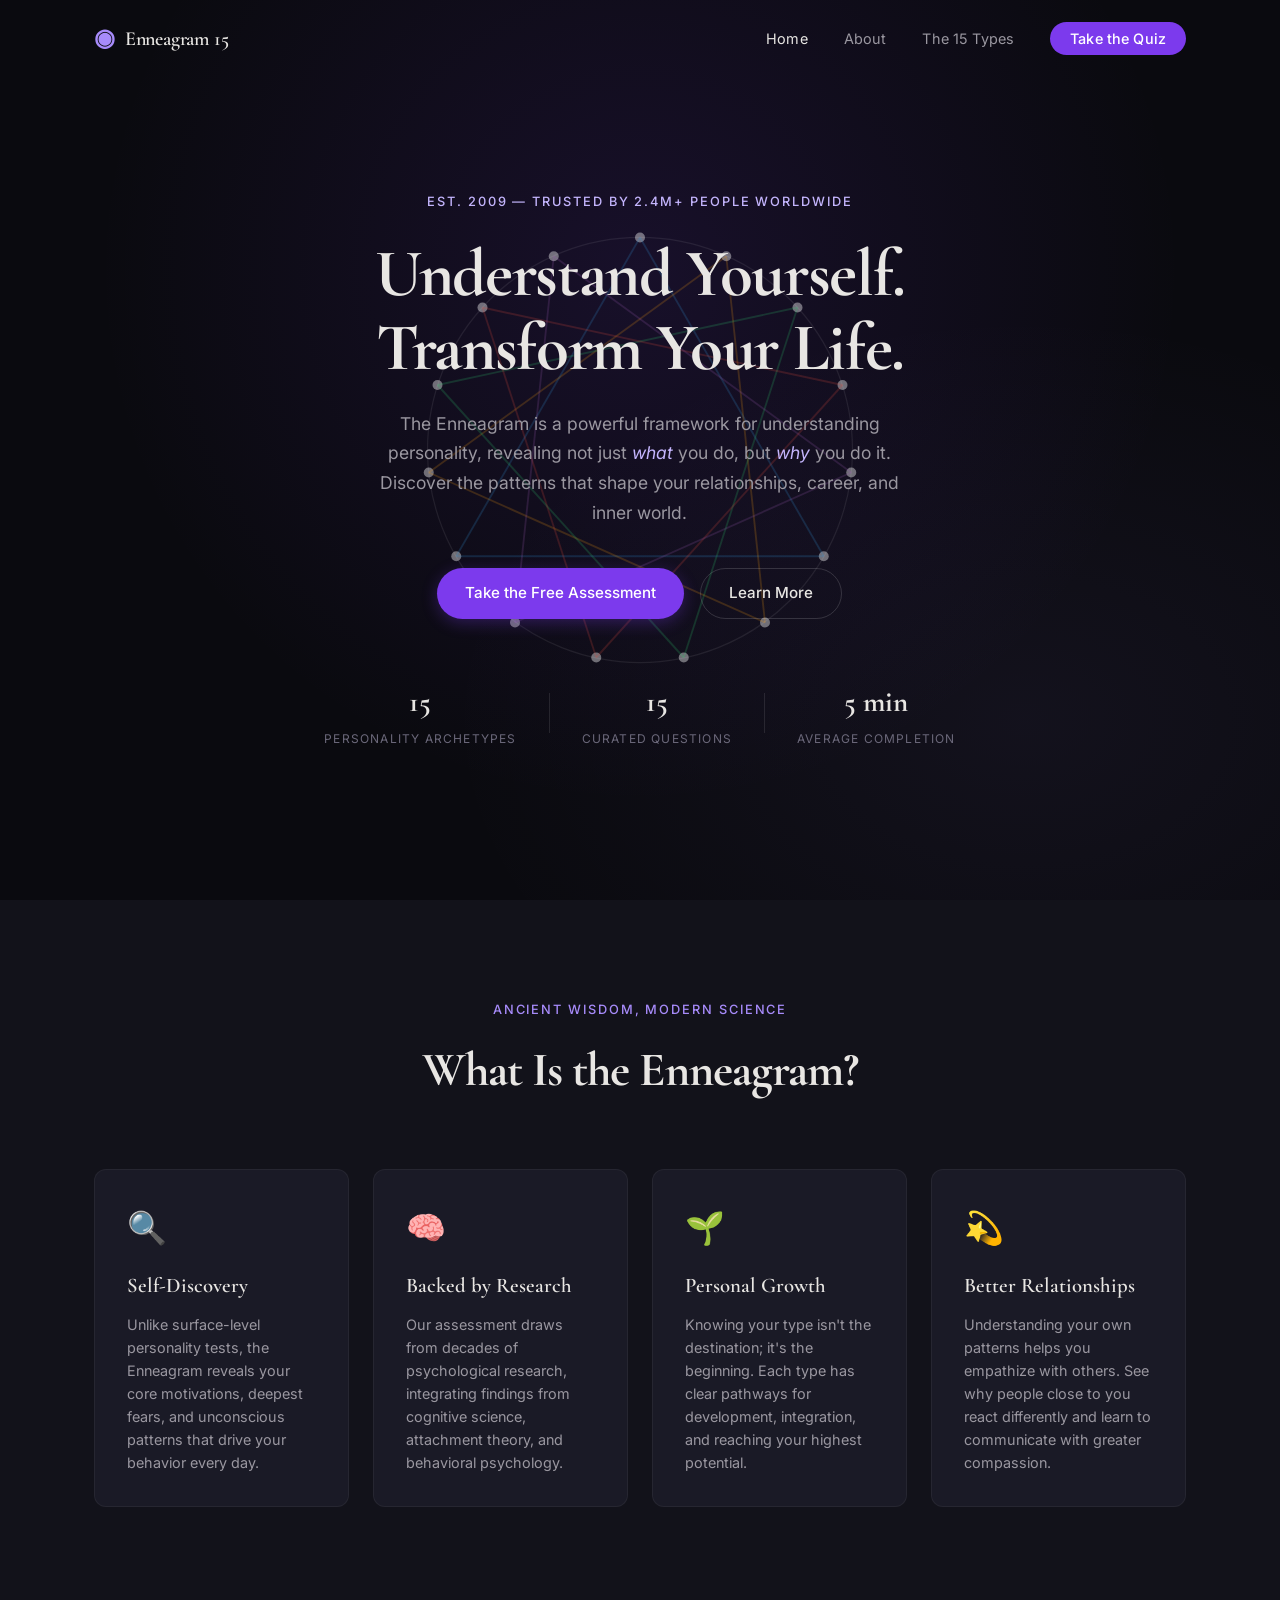
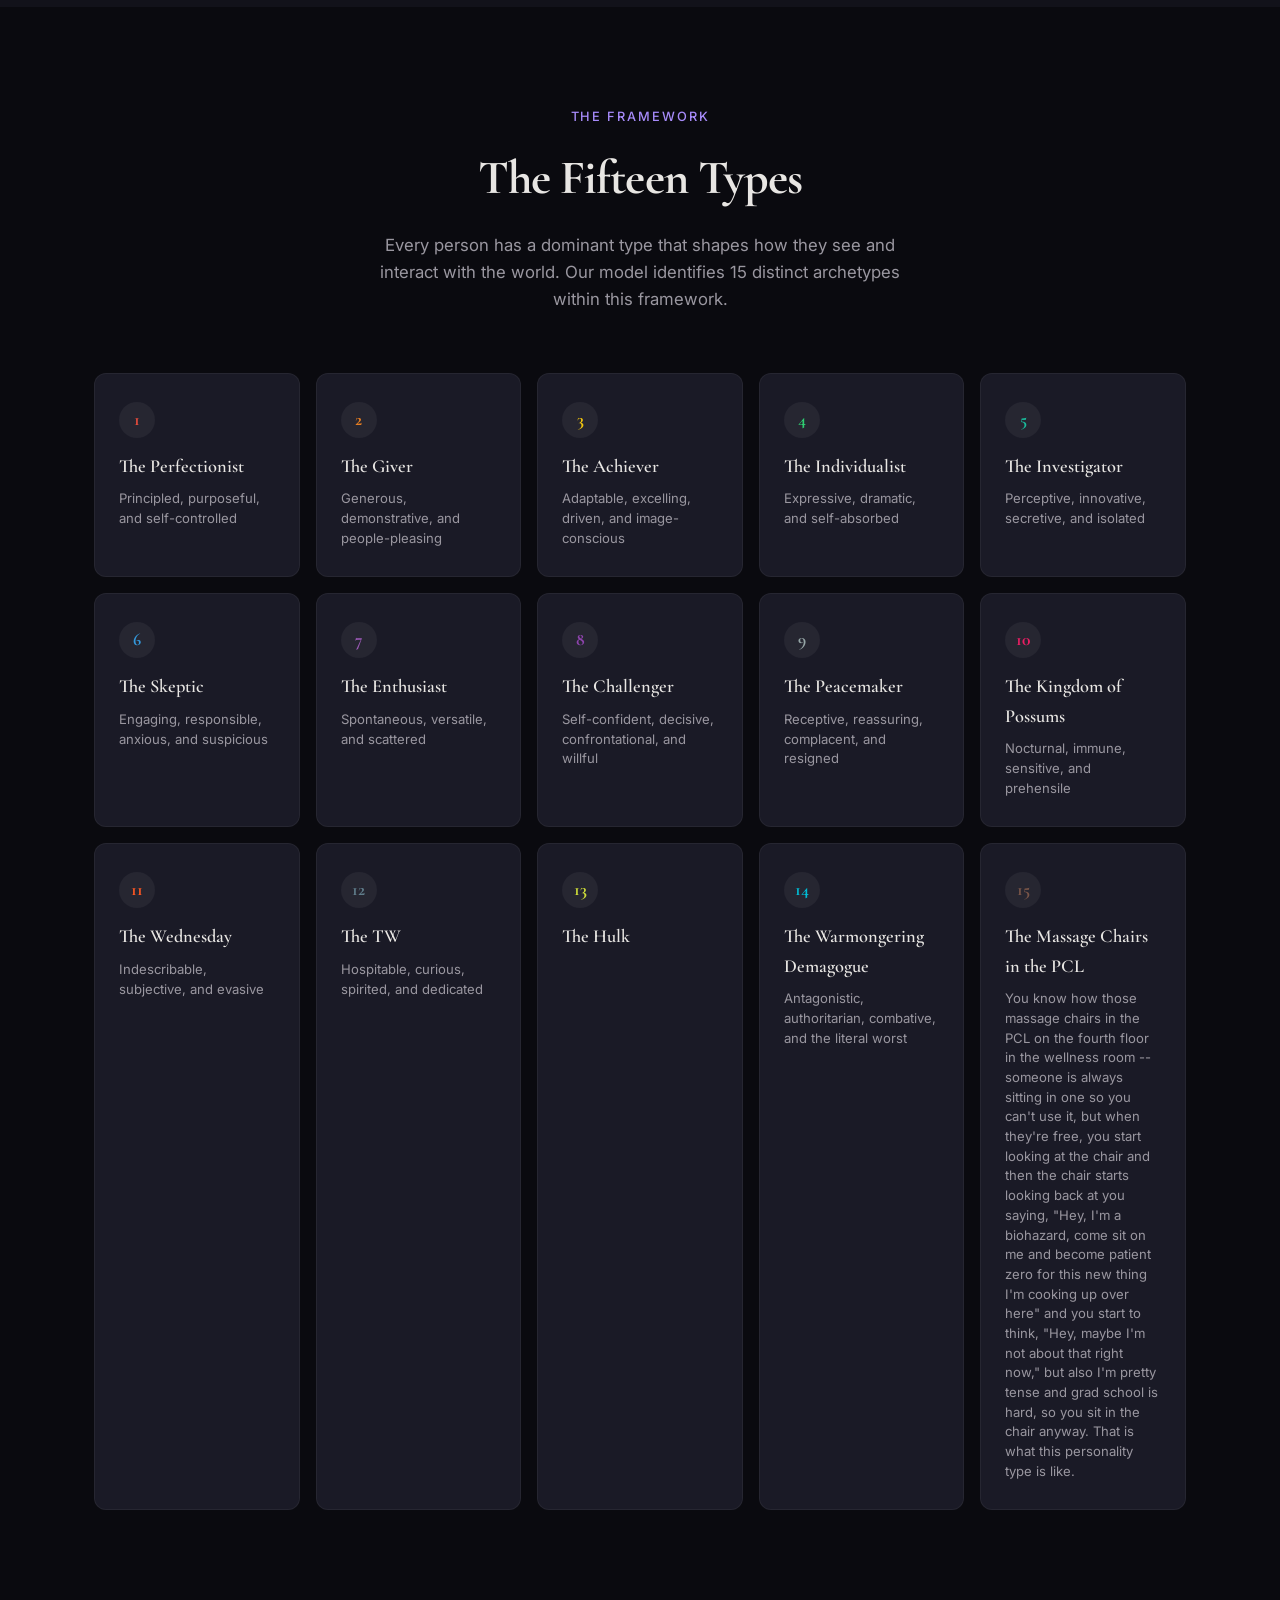
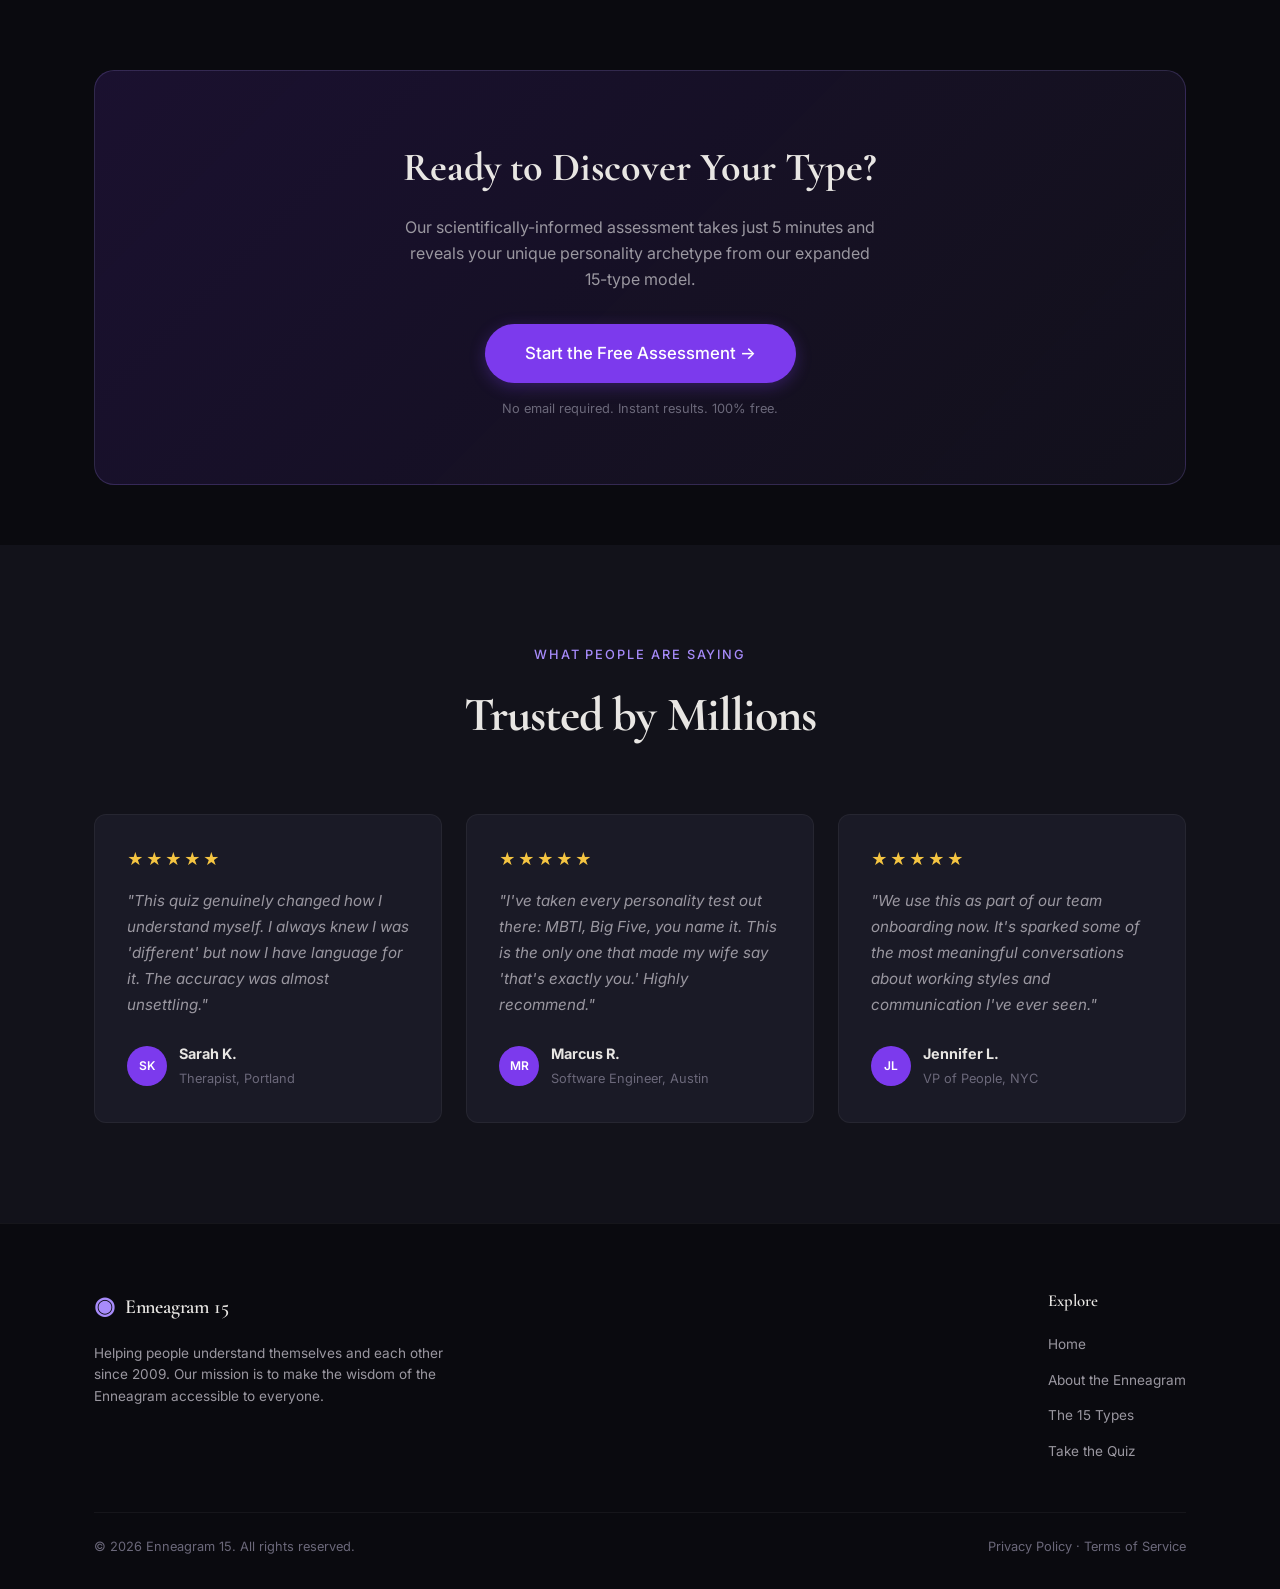
==== commit 73da7732: "Clean up punctuation across pages and add site URL to share results Replace em dashes with pipes in " ====
--- a/index.html
+++ b/index.html
@@ -3,7 +3,7 @@
 <head>
   <meta charset="UTF-8">
   <meta name="viewport" content="width=device-width, initial-scale=1.0">
-  <title>Enneagram 15 — Discover Your True Self</title>
+  <title>Enneagram 15 | Discover Your True Self</title>
   <link rel="stylesheet" href="styles.css">
   <link rel="preconnect" href="https://fonts.googleapis.com">
   <link href="https://fonts.googleapis.com/css2?family=Cormorant+Garamond:ital,wght@0,400;0,600;0,700;1,400&family=Inter:wght@300;400;500;600&display=swap" rel="stylesheet">
@@ -76,7 +76,7 @@
     <div class="hero-content">
       <p class="hero-eyebrow">Est. 2009 &mdash; Trusted by 2.4M+ people worldwide</p>
       <h1>Understand Yourself.<br>Transform Your Life.</h1>
-      <p class="hero-sub">The Enneagram is a powerful framework for understanding personality — revealing not just <em>what</em> you do, but <em>why</em> you do it. Discover the patterns that shape your relationships, career, and inner world.</p>
+      <p class="hero-sub">The Enneagram is a powerful framework for understanding personality, revealing not just <em>what</em> you do, but <em>why</em> you do it. Discover the patterns that shape your relationships, career, and inner world.</p>
       <div class="hero-actions">
         <a href="quiz.html" class="btn btn-primary">Take the Free Assessment</a>
         <a href="#about" class="btn btn-secondary">Learn More</a>
@@ -121,7 +121,7 @@
         <div class="about-card">
           <div class="about-icon">🌱</div>
           <h3>Personal Growth</h3>
-          <p>Knowing your type isn't the destination — it's the beginning. Each type has clear pathways for development, integration, and reaching your highest potential.</p>
+          <p>Knowing your type isn't the destination; it's the beginning. Each type has clear pathways for development, integration, and reaching your highest potential.</p>
         </div>
         <div class="about-card">
           <div class="about-icon">💫</div>
@@ -253,7 +253,7 @@
         </div>
         <div class="testimonial-card">
           <div class="testimonial-stars">★★★★★</div>
-          <p>"I've taken every personality test out there — MBTI, Big Five, you name it. This is the only one that made my wife say 'that's exactly you.' Highly recommend."</p>
+          <p>"I've taken every personality test out there: MBTI, Big Five, you name it. This is the only one that made my wife say 'that's exactly you.' Highly recommend."</p>
           <div class="testimonial-author">
             <div class="author-avatar">MR</div>
             <div>
--- a/styles.css
+++ b/styles.css
@@ -857,6 +857,36 @@
   flex: 1;
 }
 
+/* Answer Hint */
+.answer-hint {
+  max-width: 680px;
+  margin: 0 auto;
+  padding: 0 24px;
+  text-align: center;
+  font-size: 0.85rem;
+  color: #f87171;
+  opacity: 0;
+  transition: opacity 0.3s ease;
+  pointer-events: none;
+}
+
+.answer-hint.visible {
+  opacity: 1;
+}
+
+/* Shake Animation */
+.answers-grid.shake {
+  animation: shake 0.4s ease;
+}
+
+@keyframes shake {
+  0%, 100% { transform: translateX(0); }
+  20% { transform: translateX(-6px); }
+  40% { transform: translateX(6px); }
+  60% { transform: translateX(-4px); }
+  80% { transform: translateX(4px); }
+}
+
 /* Quiz Nav */
 .quiz-nav {
   display: flex;
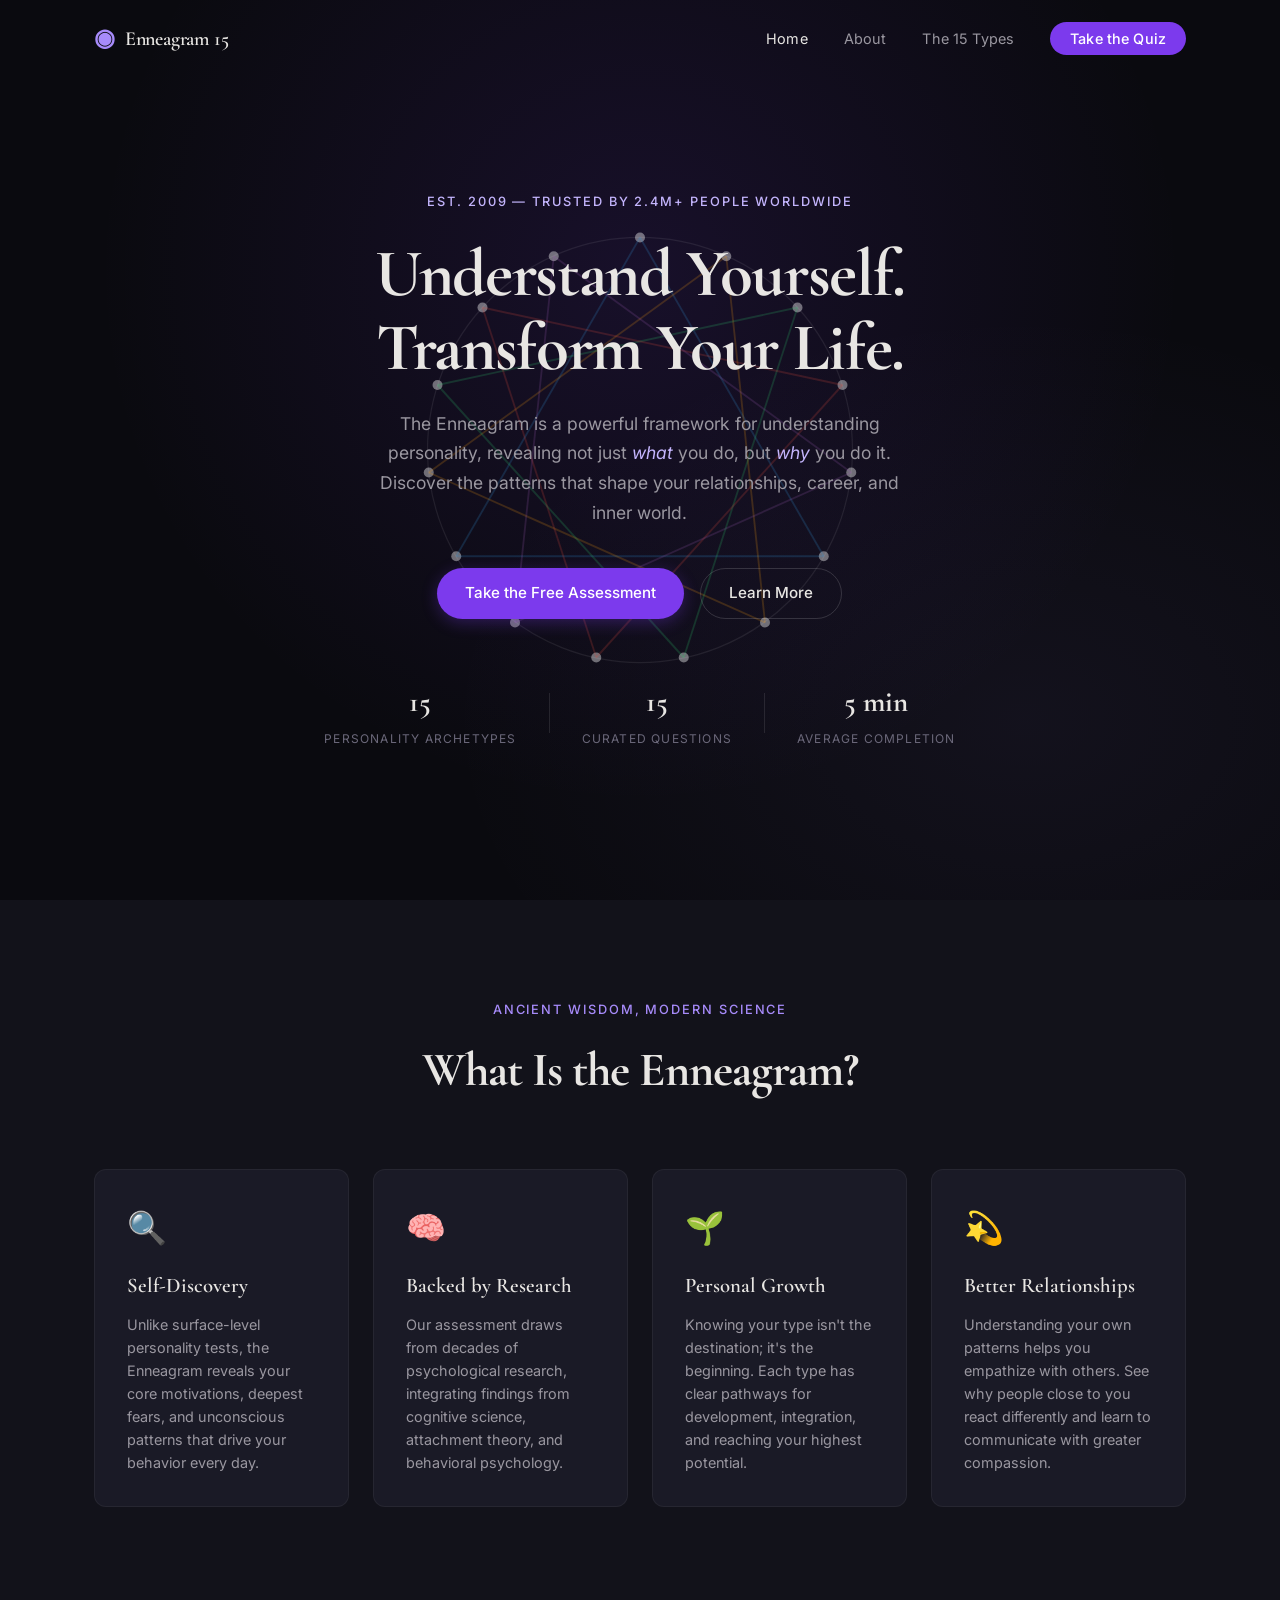
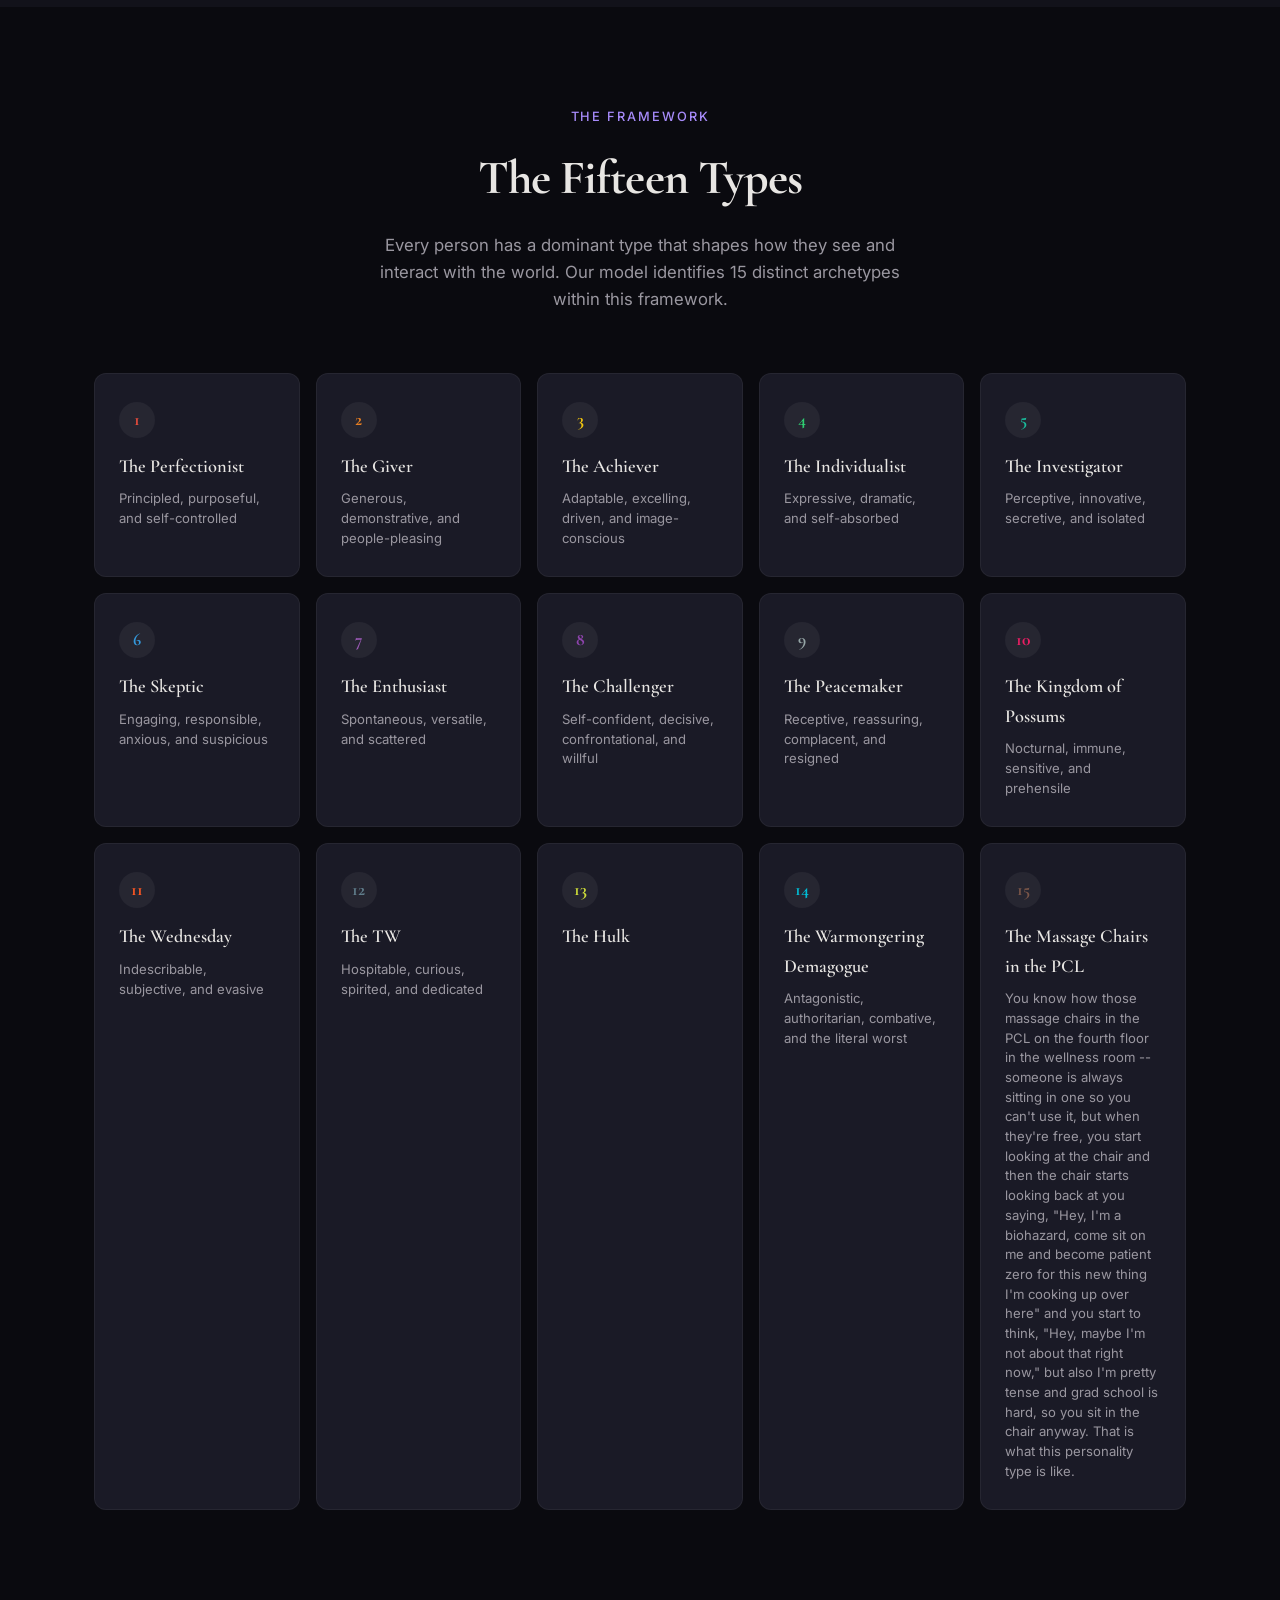
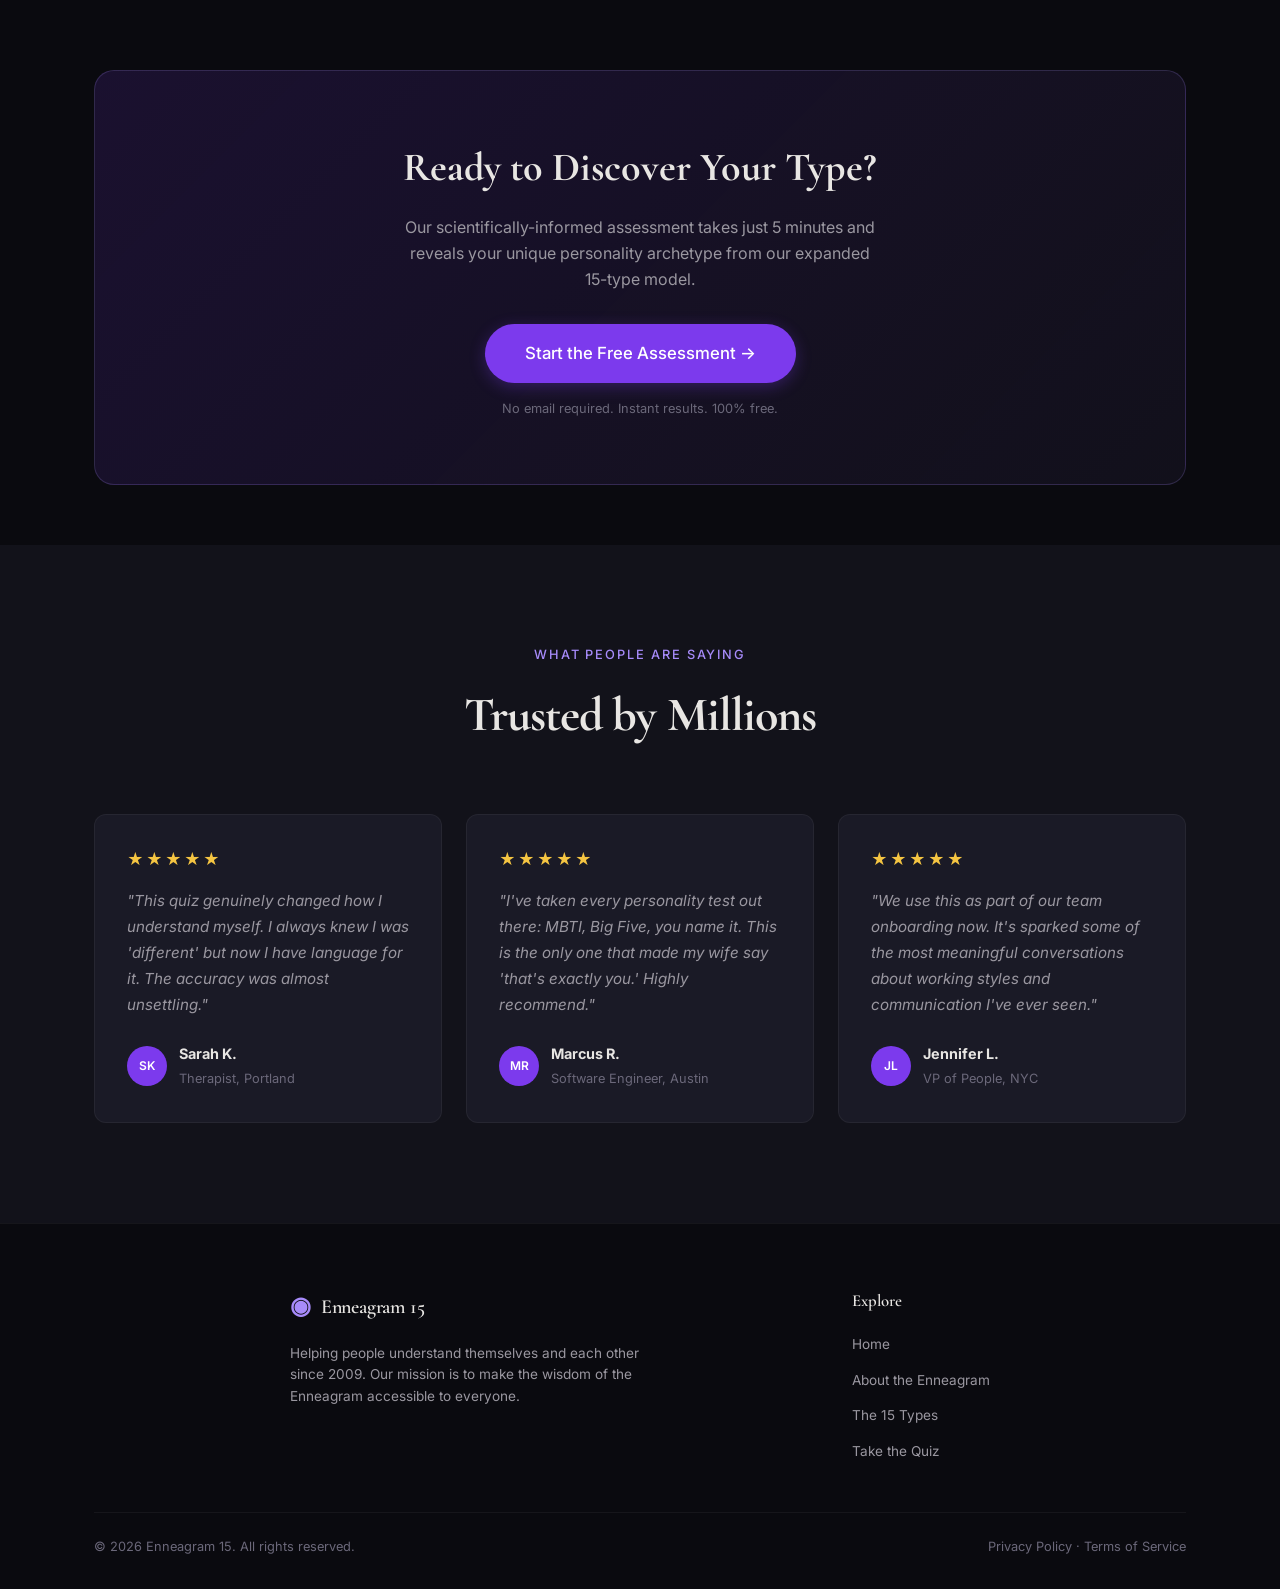
==== commit 23ce215f: "Add SVG favicon matching the site's purple accent logo and link it across all pages Co-Authored-By: " ====
--- a/index.html
+++ b/index.html
@@ -4,6 +4,7 @@
   <meta charset="UTF-8">
   <meta name="viewport" content="width=device-width, initial-scale=1.0">
   <title>Enneagram 15 | Discover Your True Self</title>
+  <link rel="icon" type="image/svg+xml" href="favicon.svg">
   <link rel="stylesheet" href="styles.css">
   <link rel="preconnect" href="https://fonts.googleapis.com">
   <link href="https://fonts.googleapis.com/css2?family=Cormorant+Garamond:ital,wght@0,400;0,600;0,700;1,400&family=Inter:wght@300;400;500;600&display=swap" rel="stylesheet">
--- a/styles.css
+++ b/styles.css
@@ -618,7 +618,8 @@
   justify-content: space-between;
   align-items: flex-start;
   gap: 48px;
-  margin-bottom: 48px;
+  max-width: 700px;
+  margin: 0 auto 48px;
 }
 
 .footer-brand {
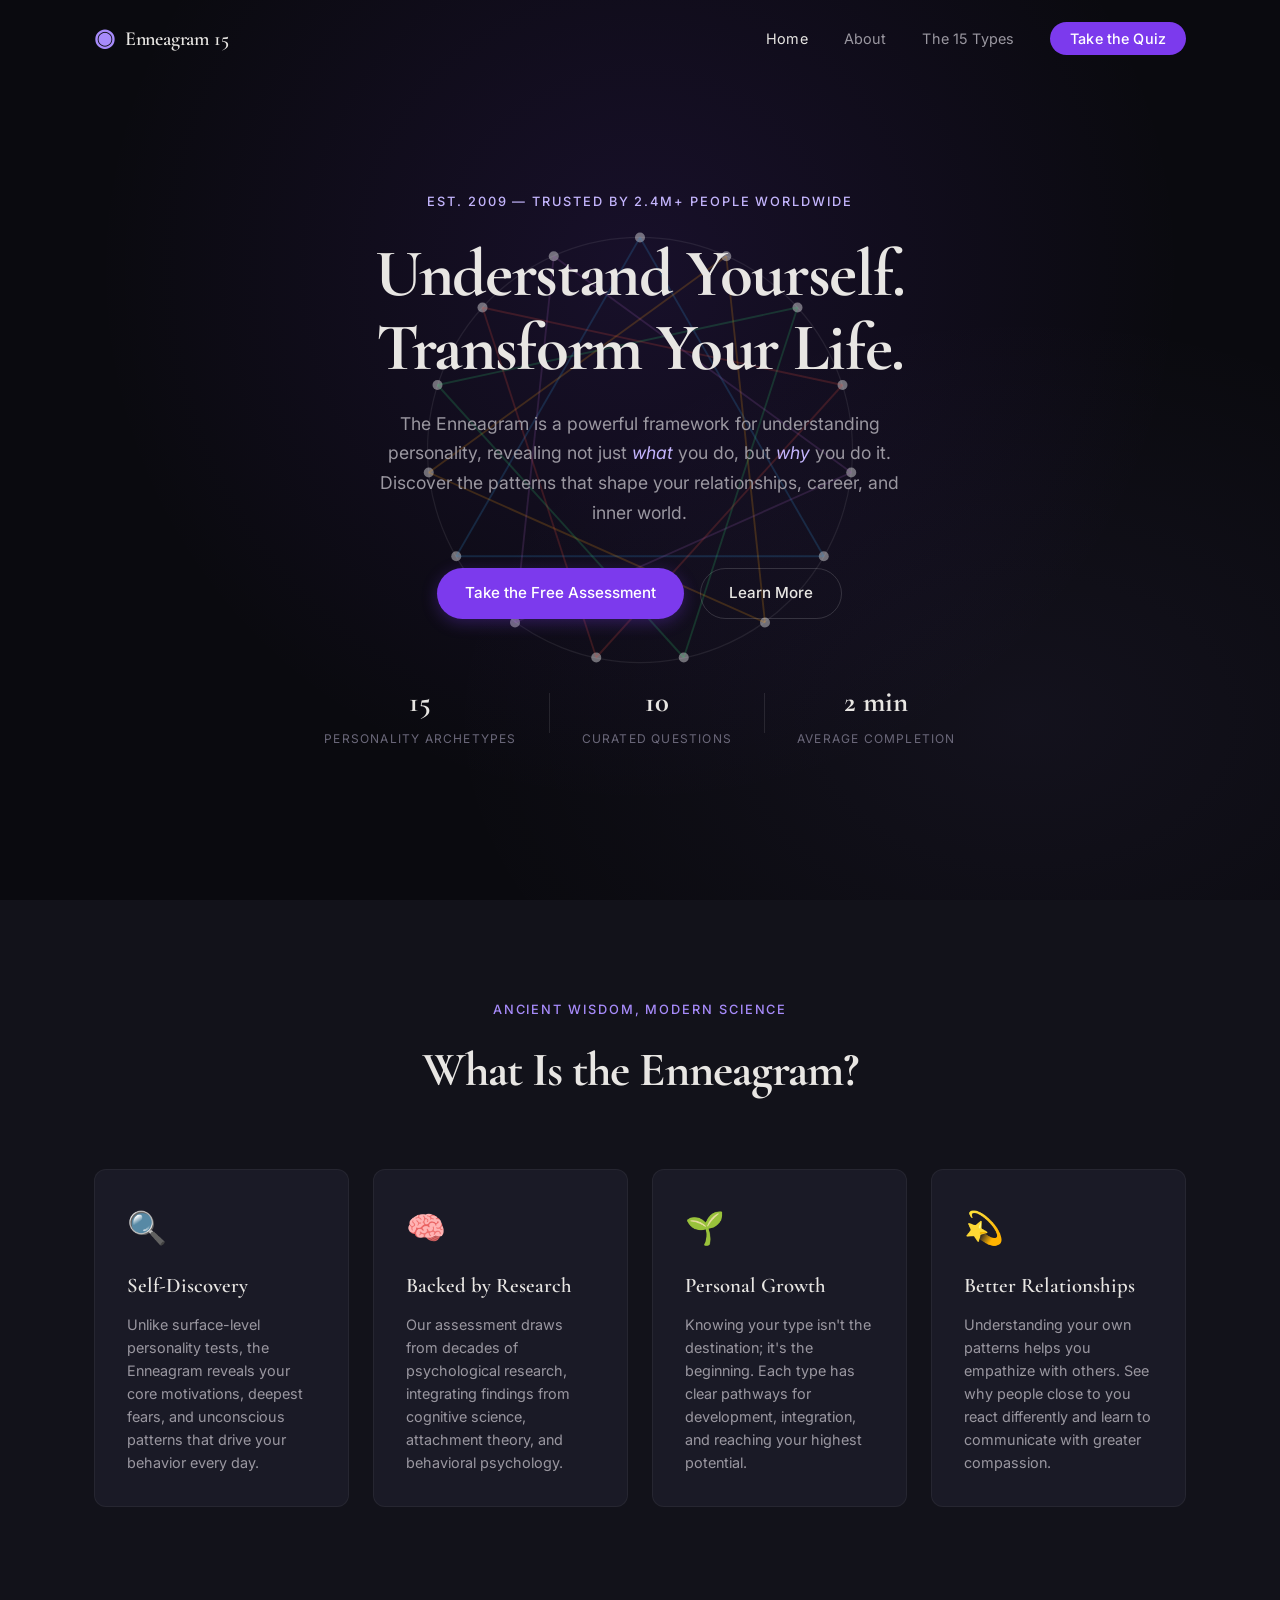
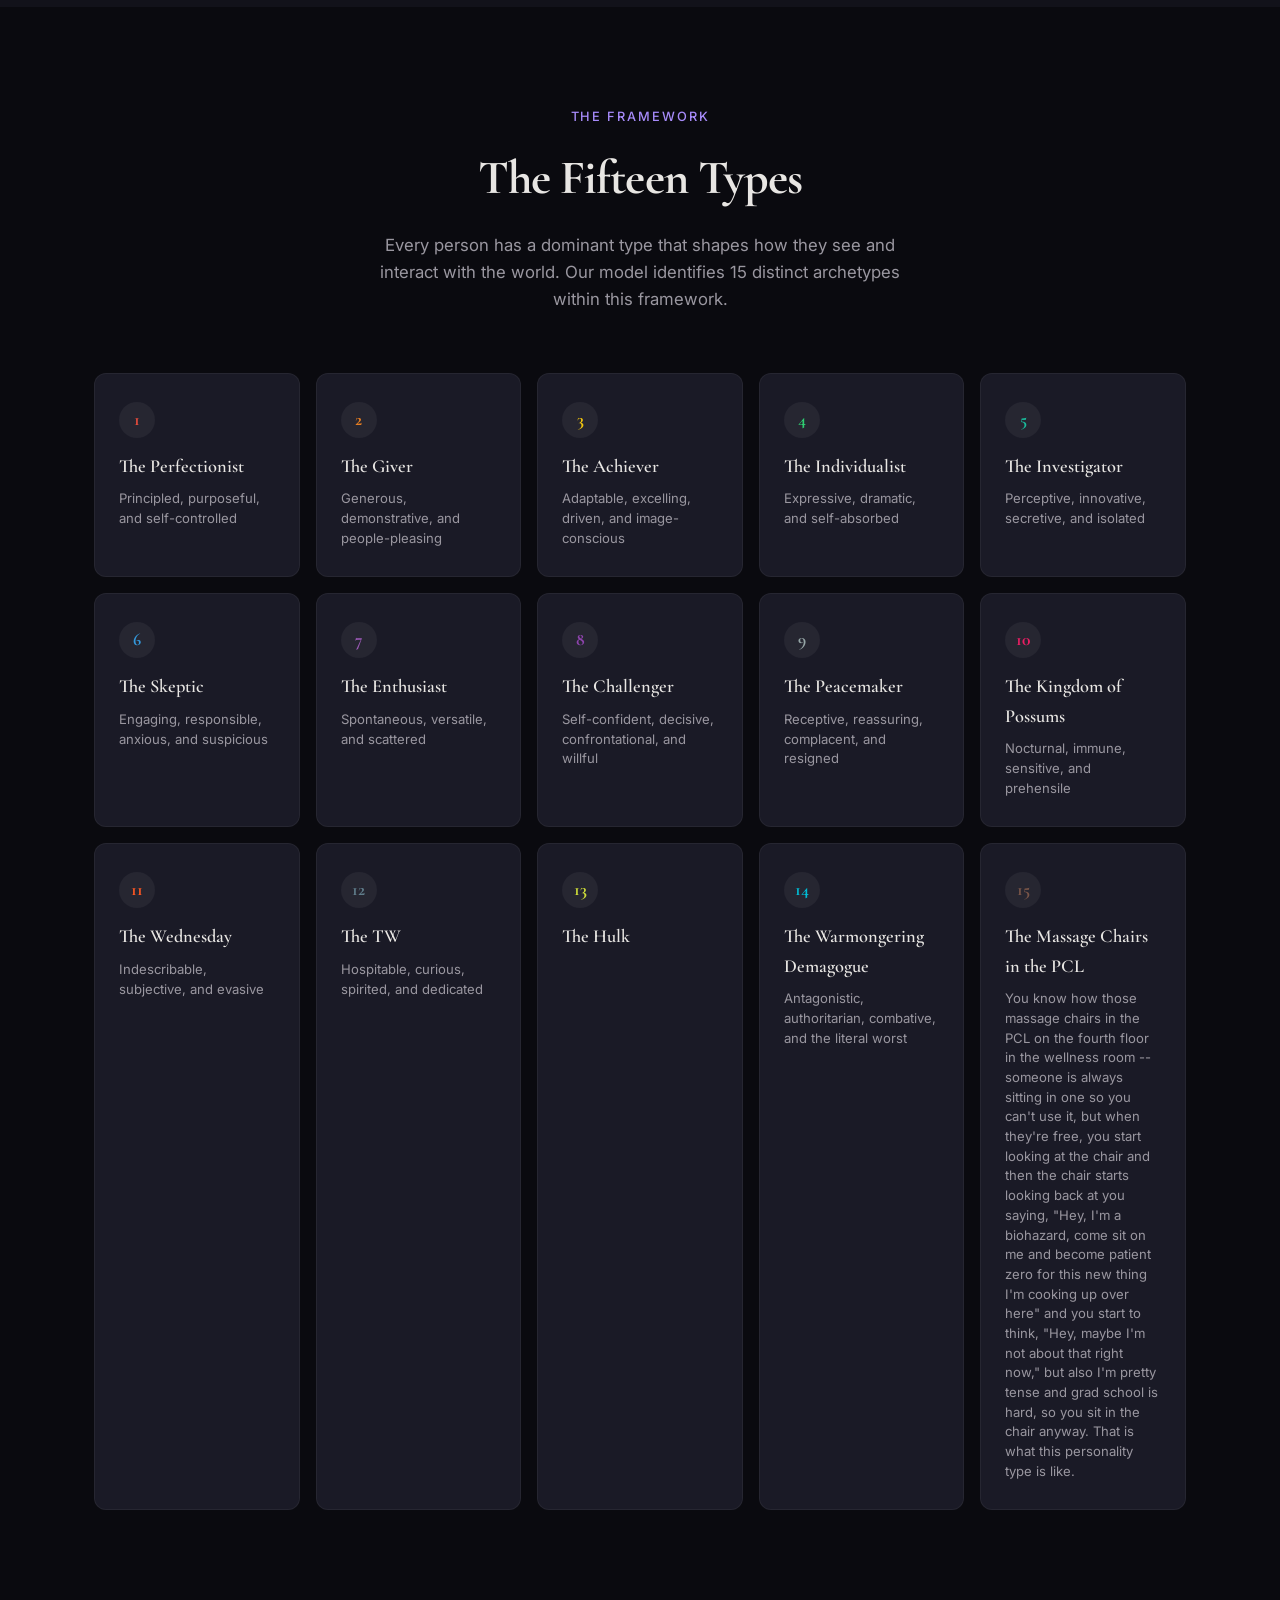
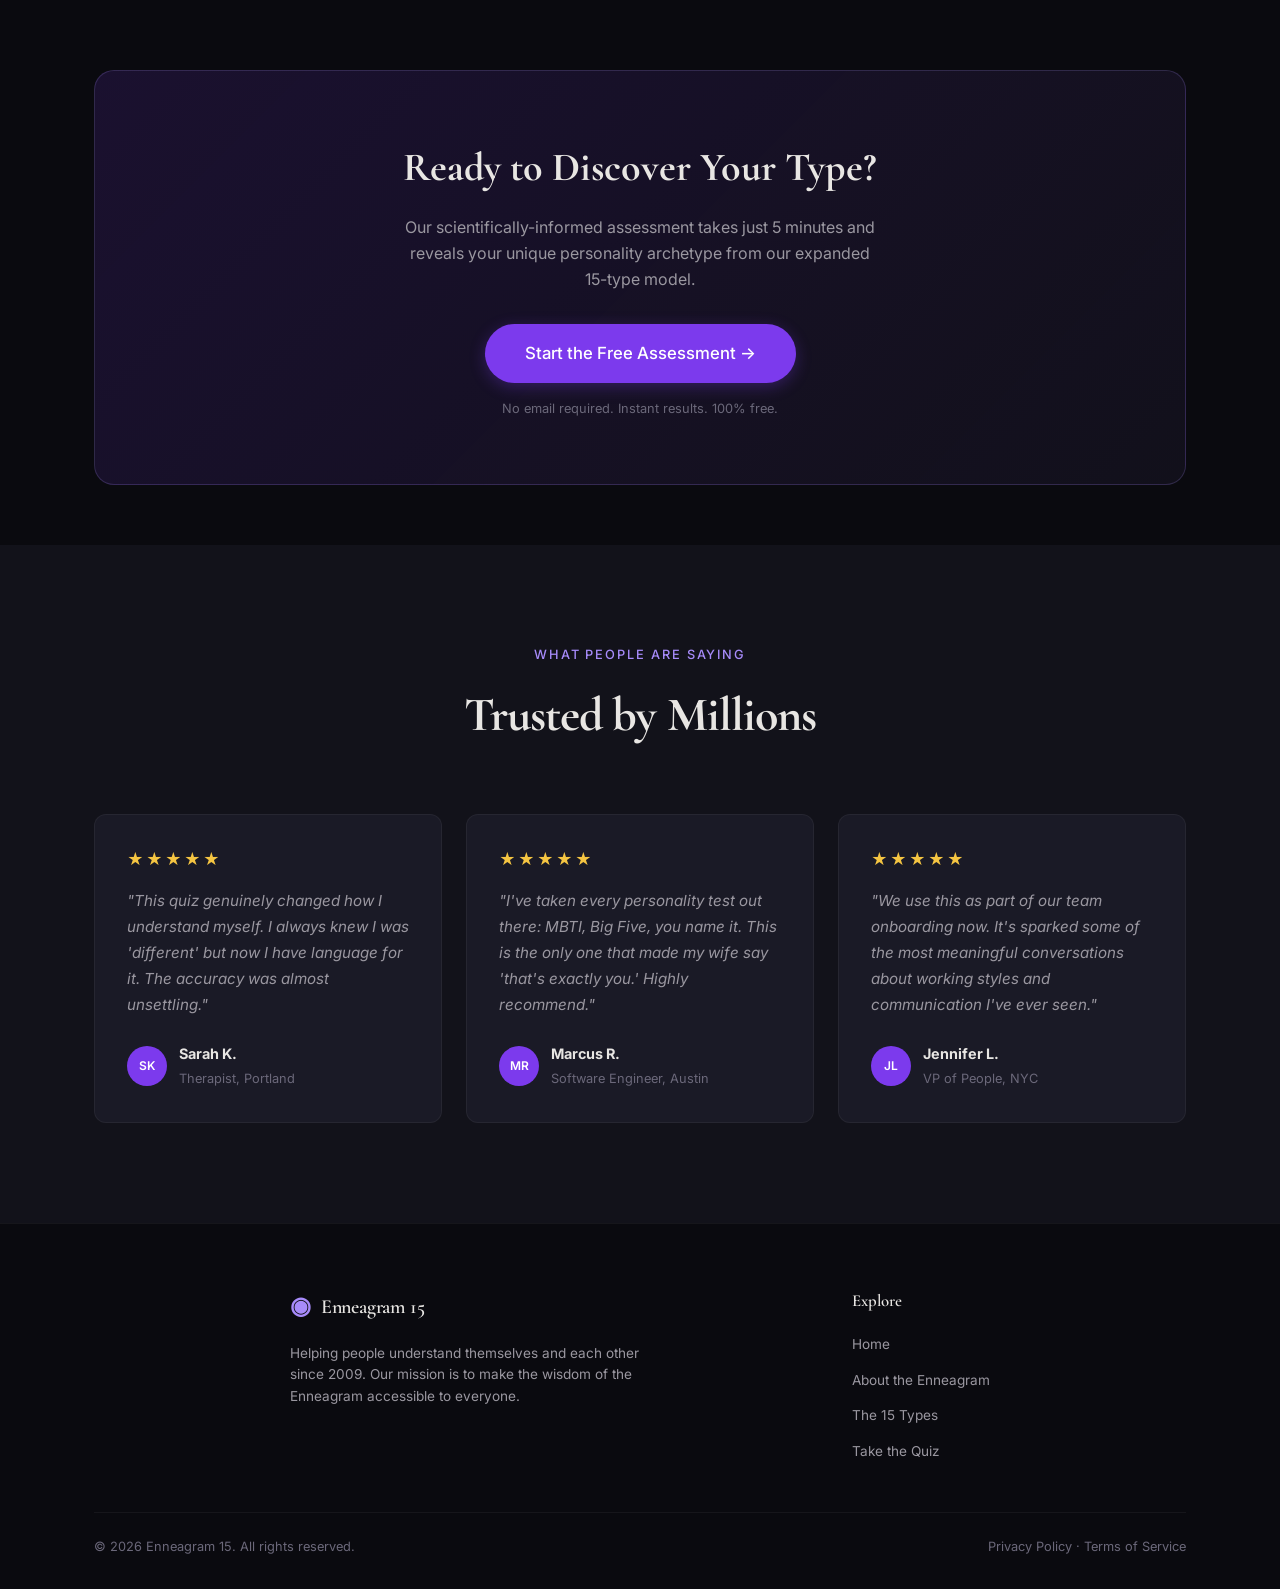
==== commit cb7c6584: "Update homepage stats from 15 to 10 curated questions and 5 min to 2 min Co-Authored-By: Claude Opus" ====
--- a/index.html
+++ b/index.html
@@ -89,12 +89,12 @@
         </div>
         <div class="stat-divider"></div>
         <div class="stat">
-          <span class="stat-num">15</span>
+          <span class="stat-num">10</span>
           <span class="stat-label">Curated Questions</span>
         </div>
         <div class="stat-divider"></div>
         <div class="stat">
-          <span class="stat-num">5 min</span>
+          <span class="stat-num">2 min</span>
           <span class="stat-label">Average Completion</span>
         </div>
       </div>
